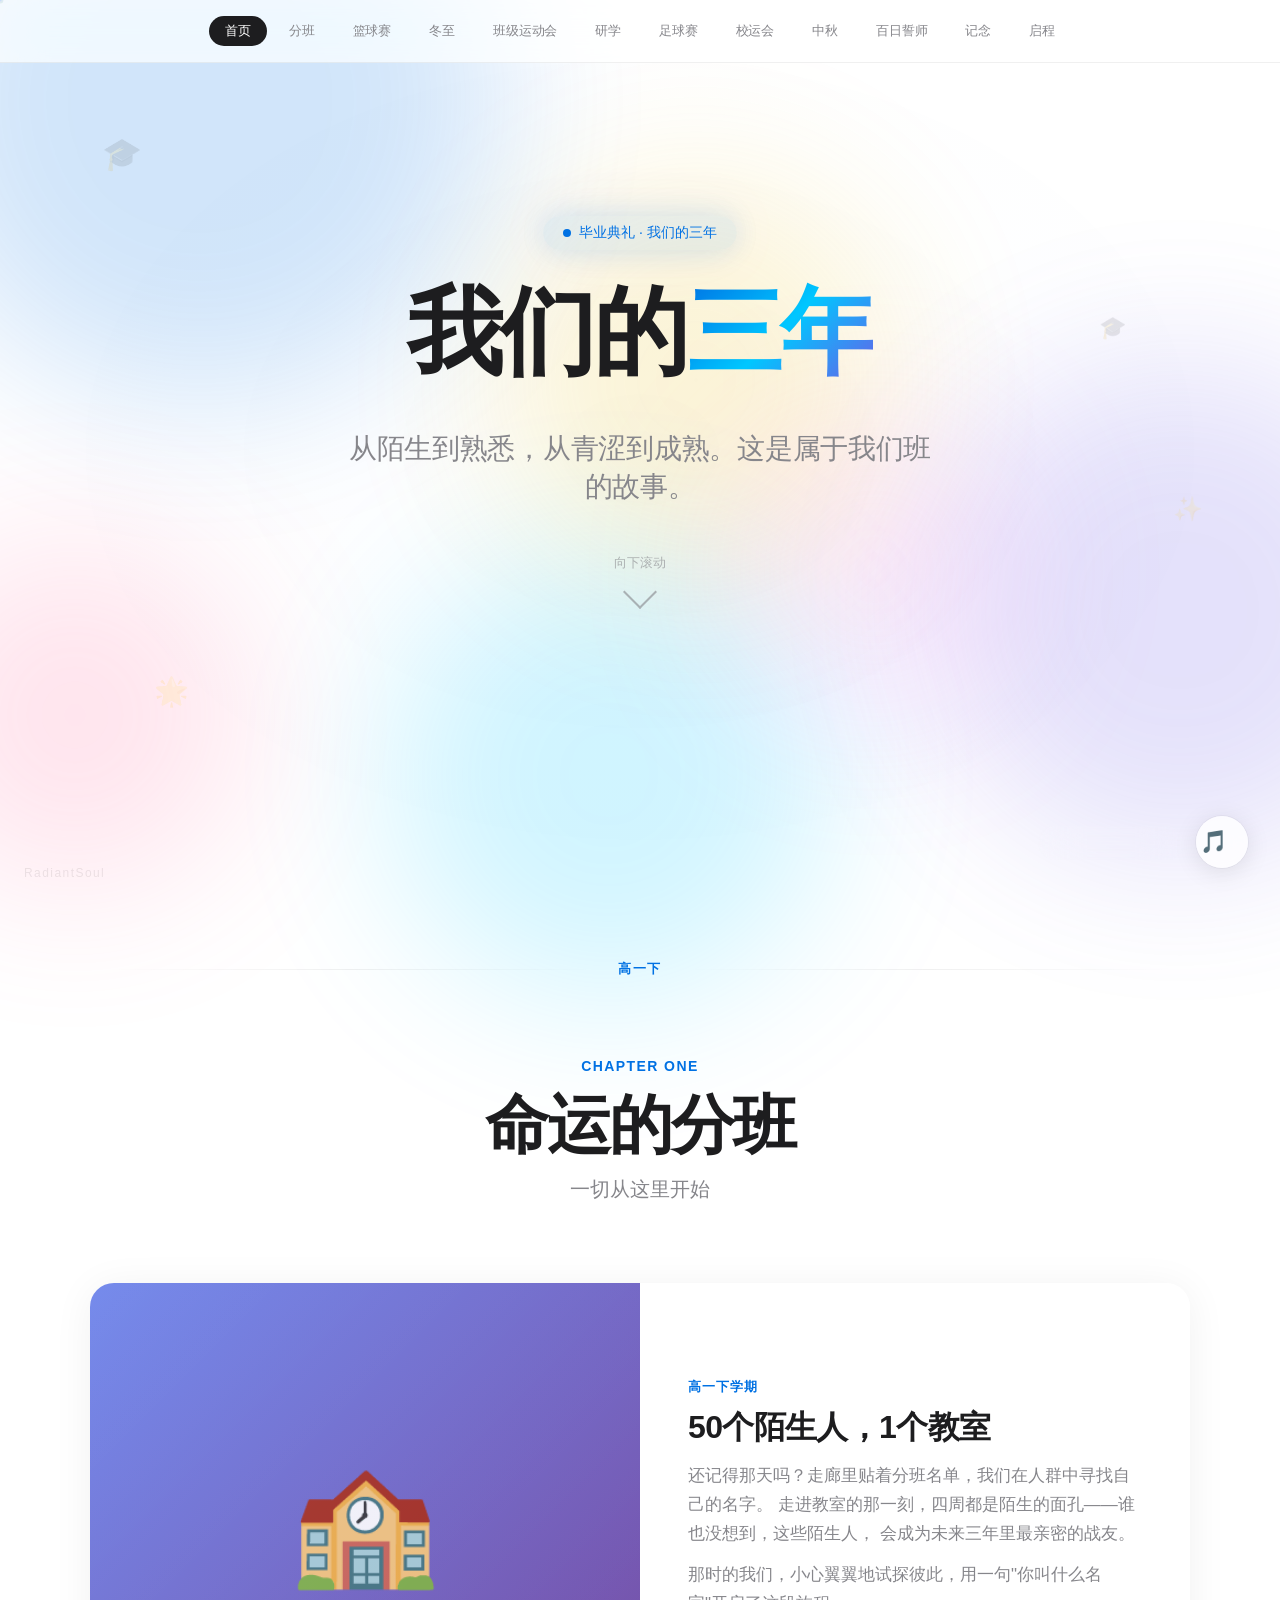
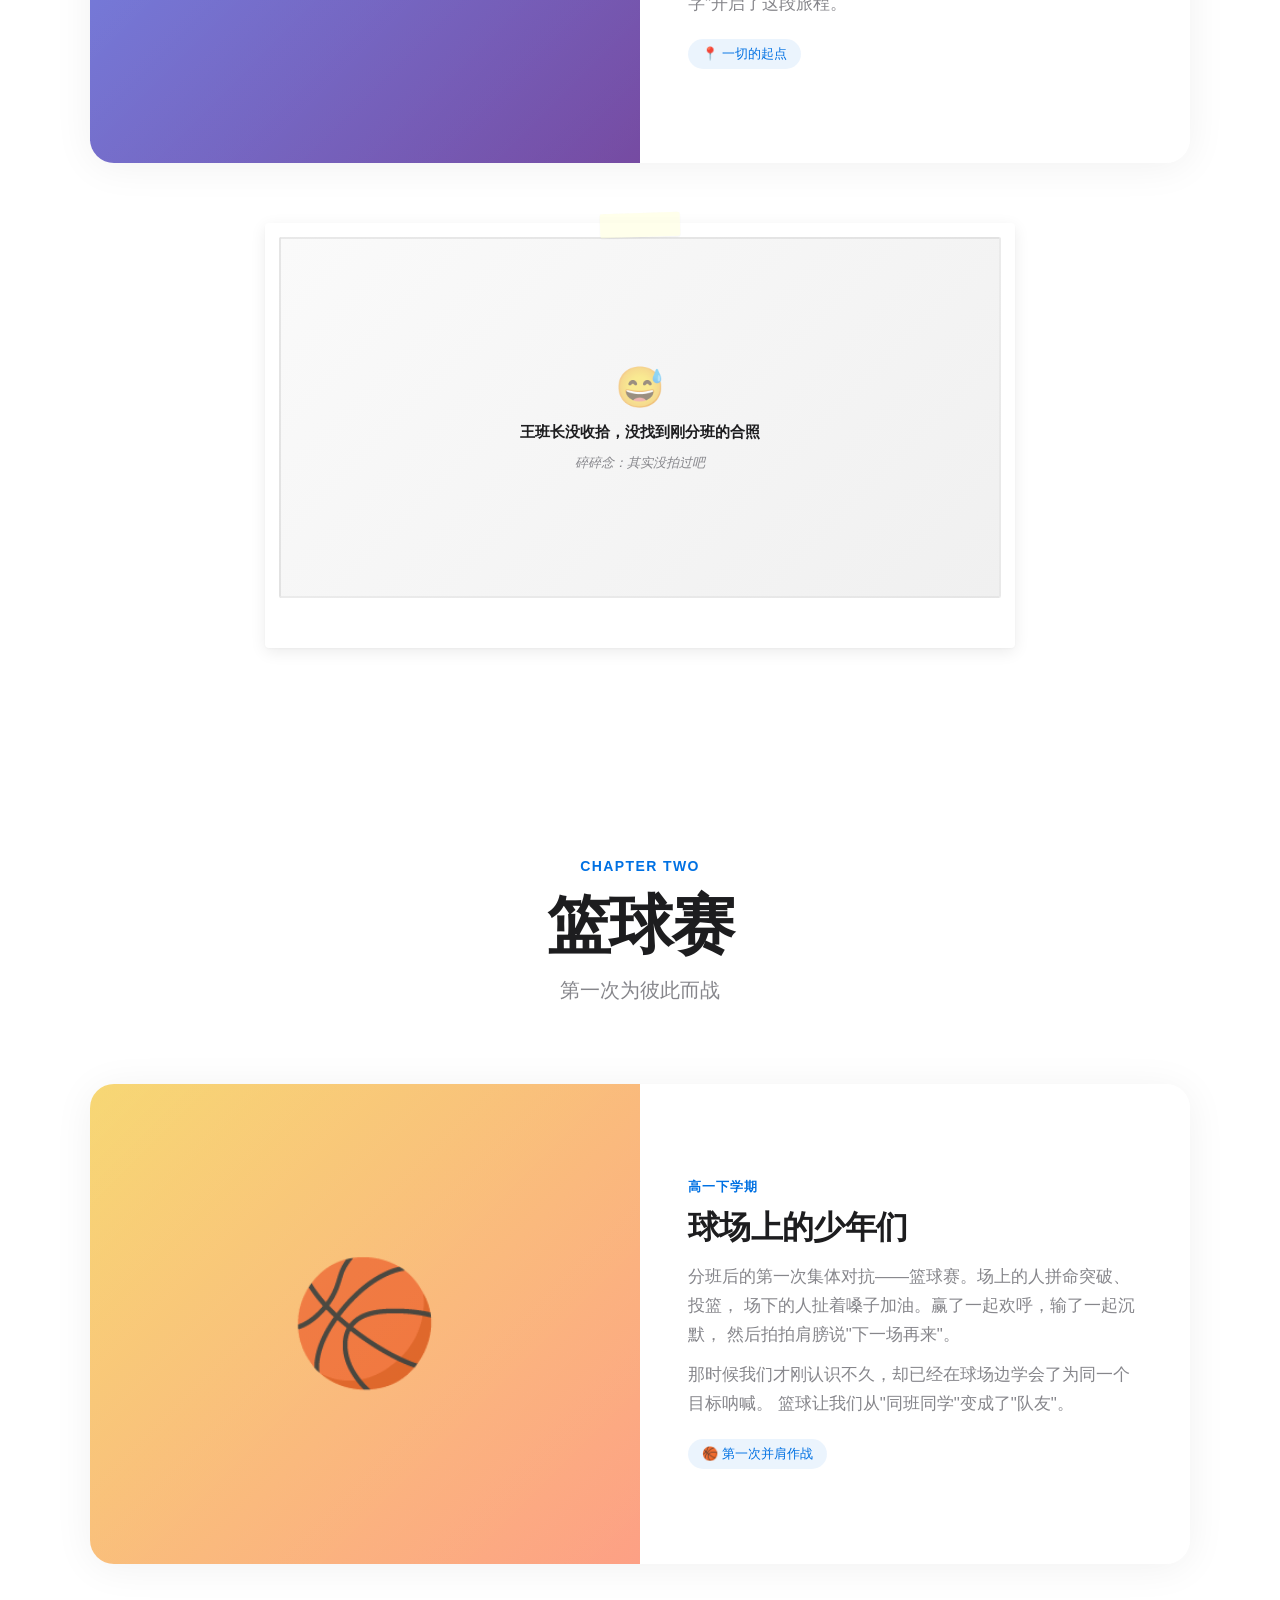
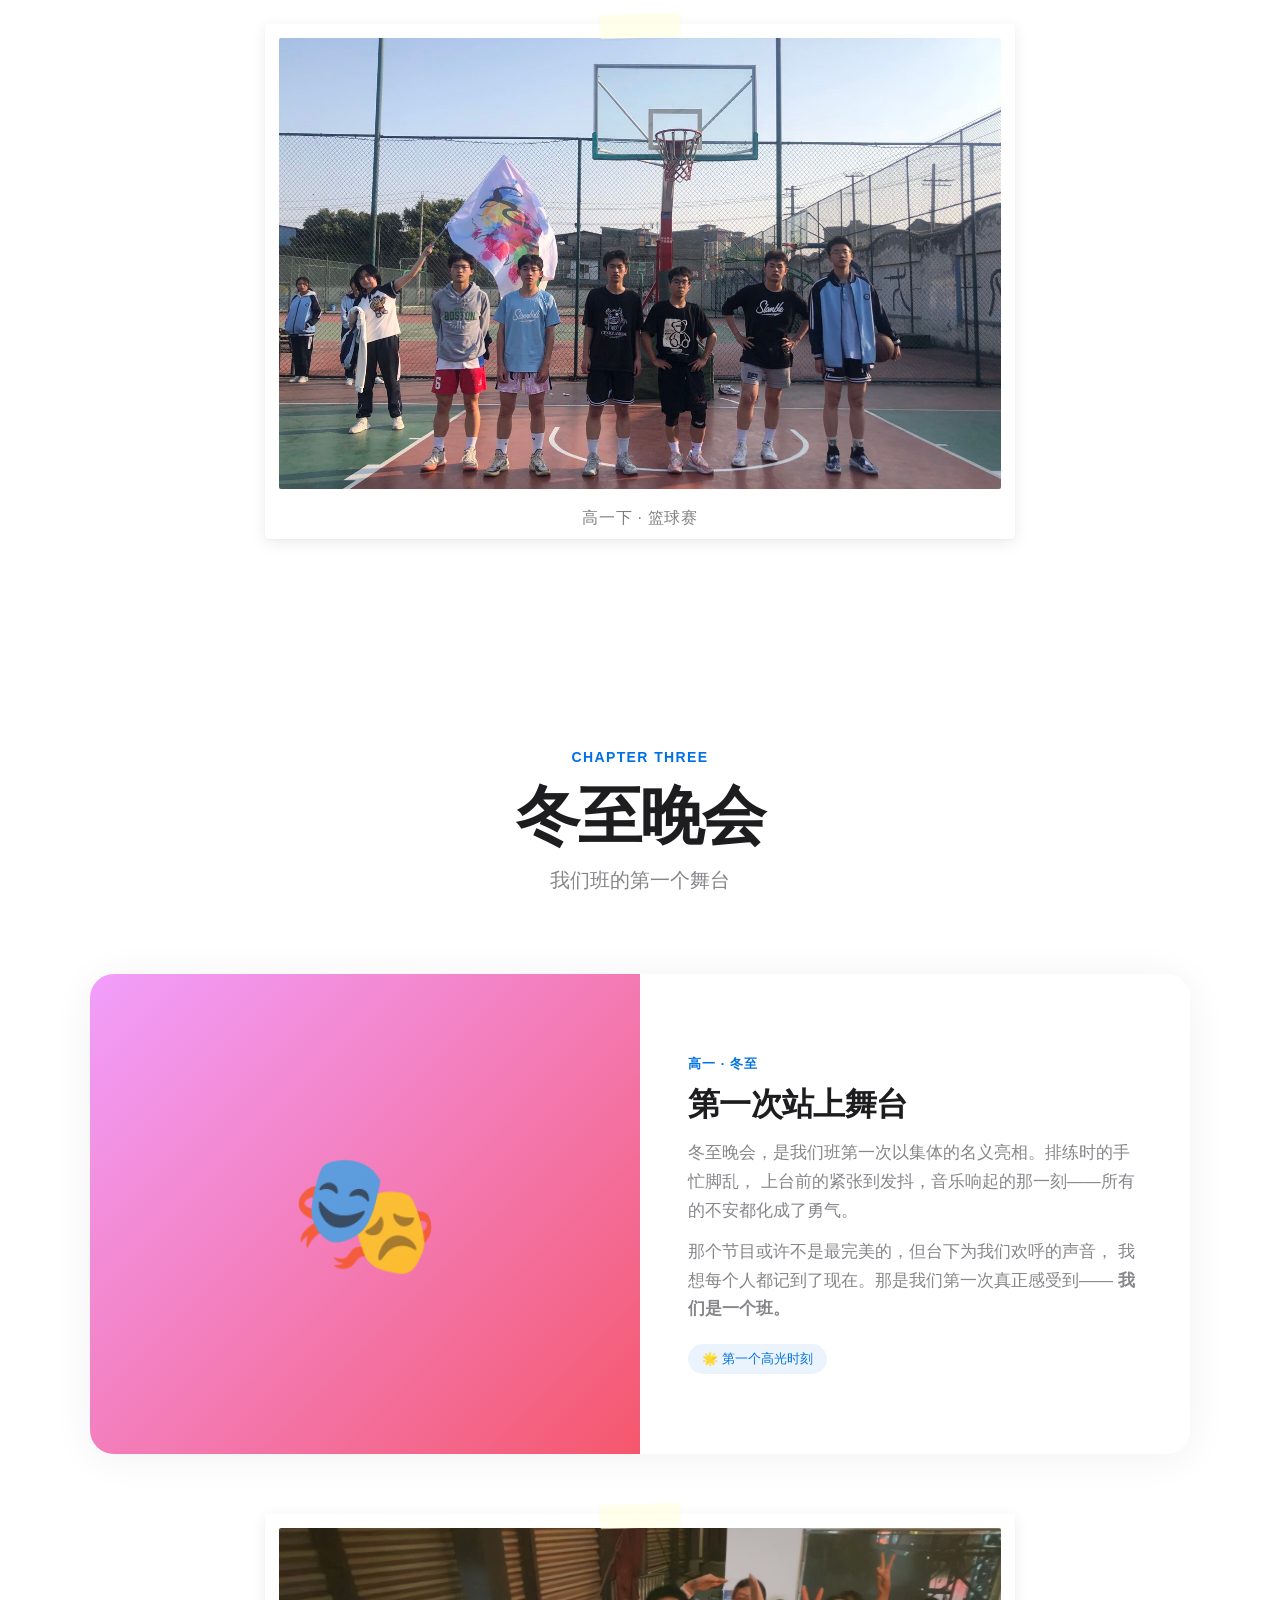
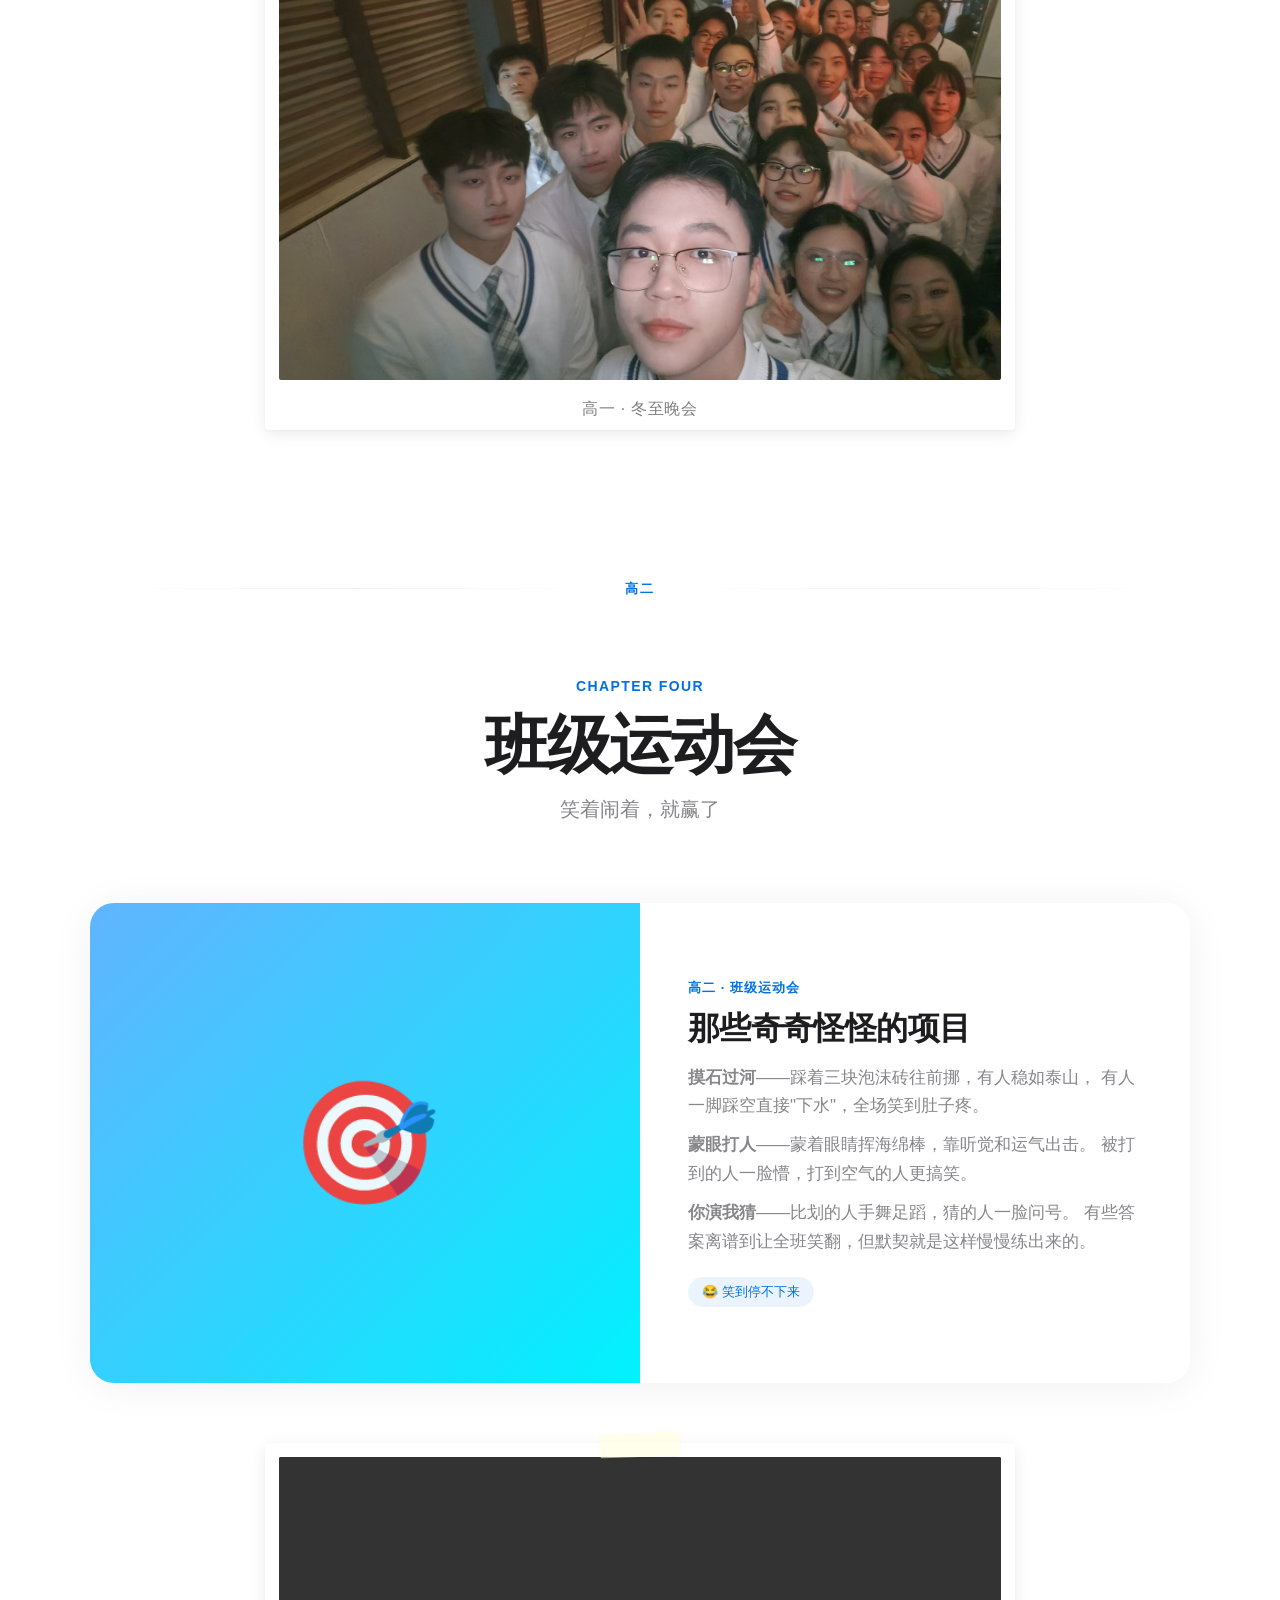
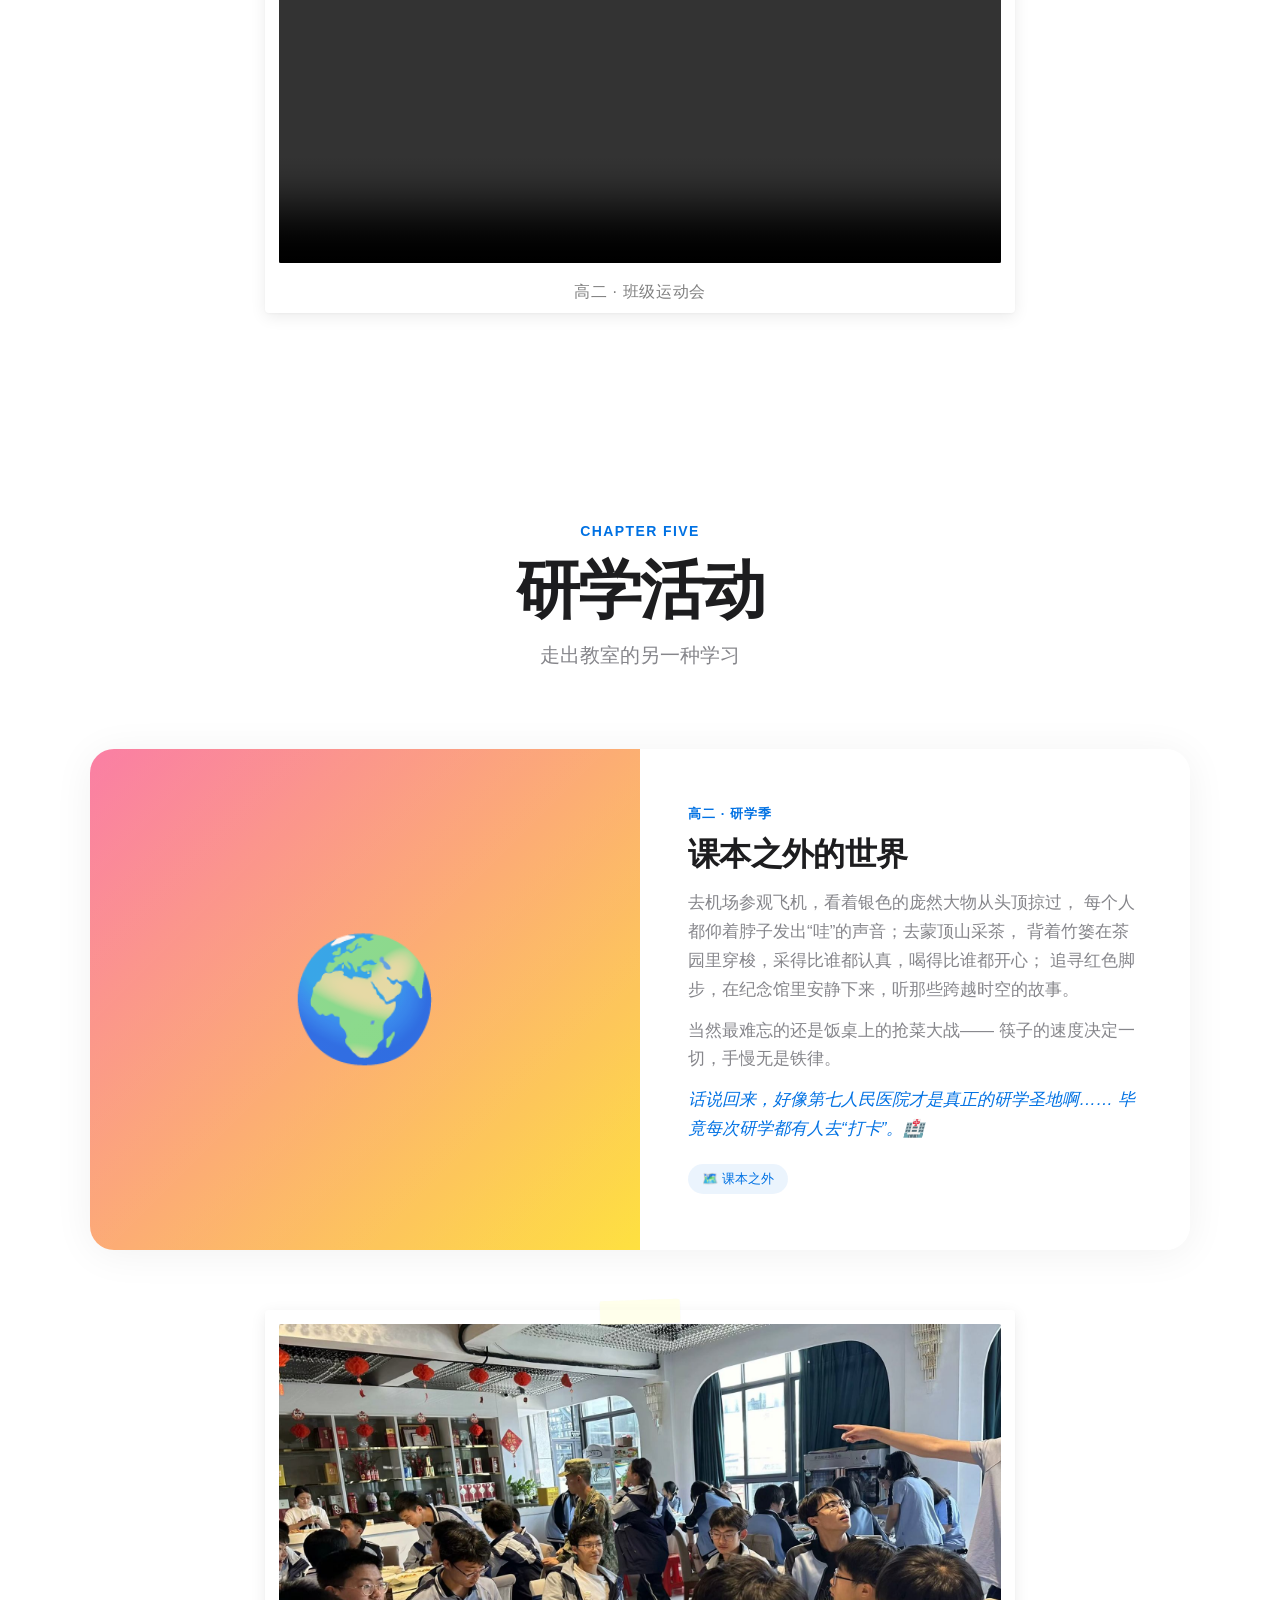
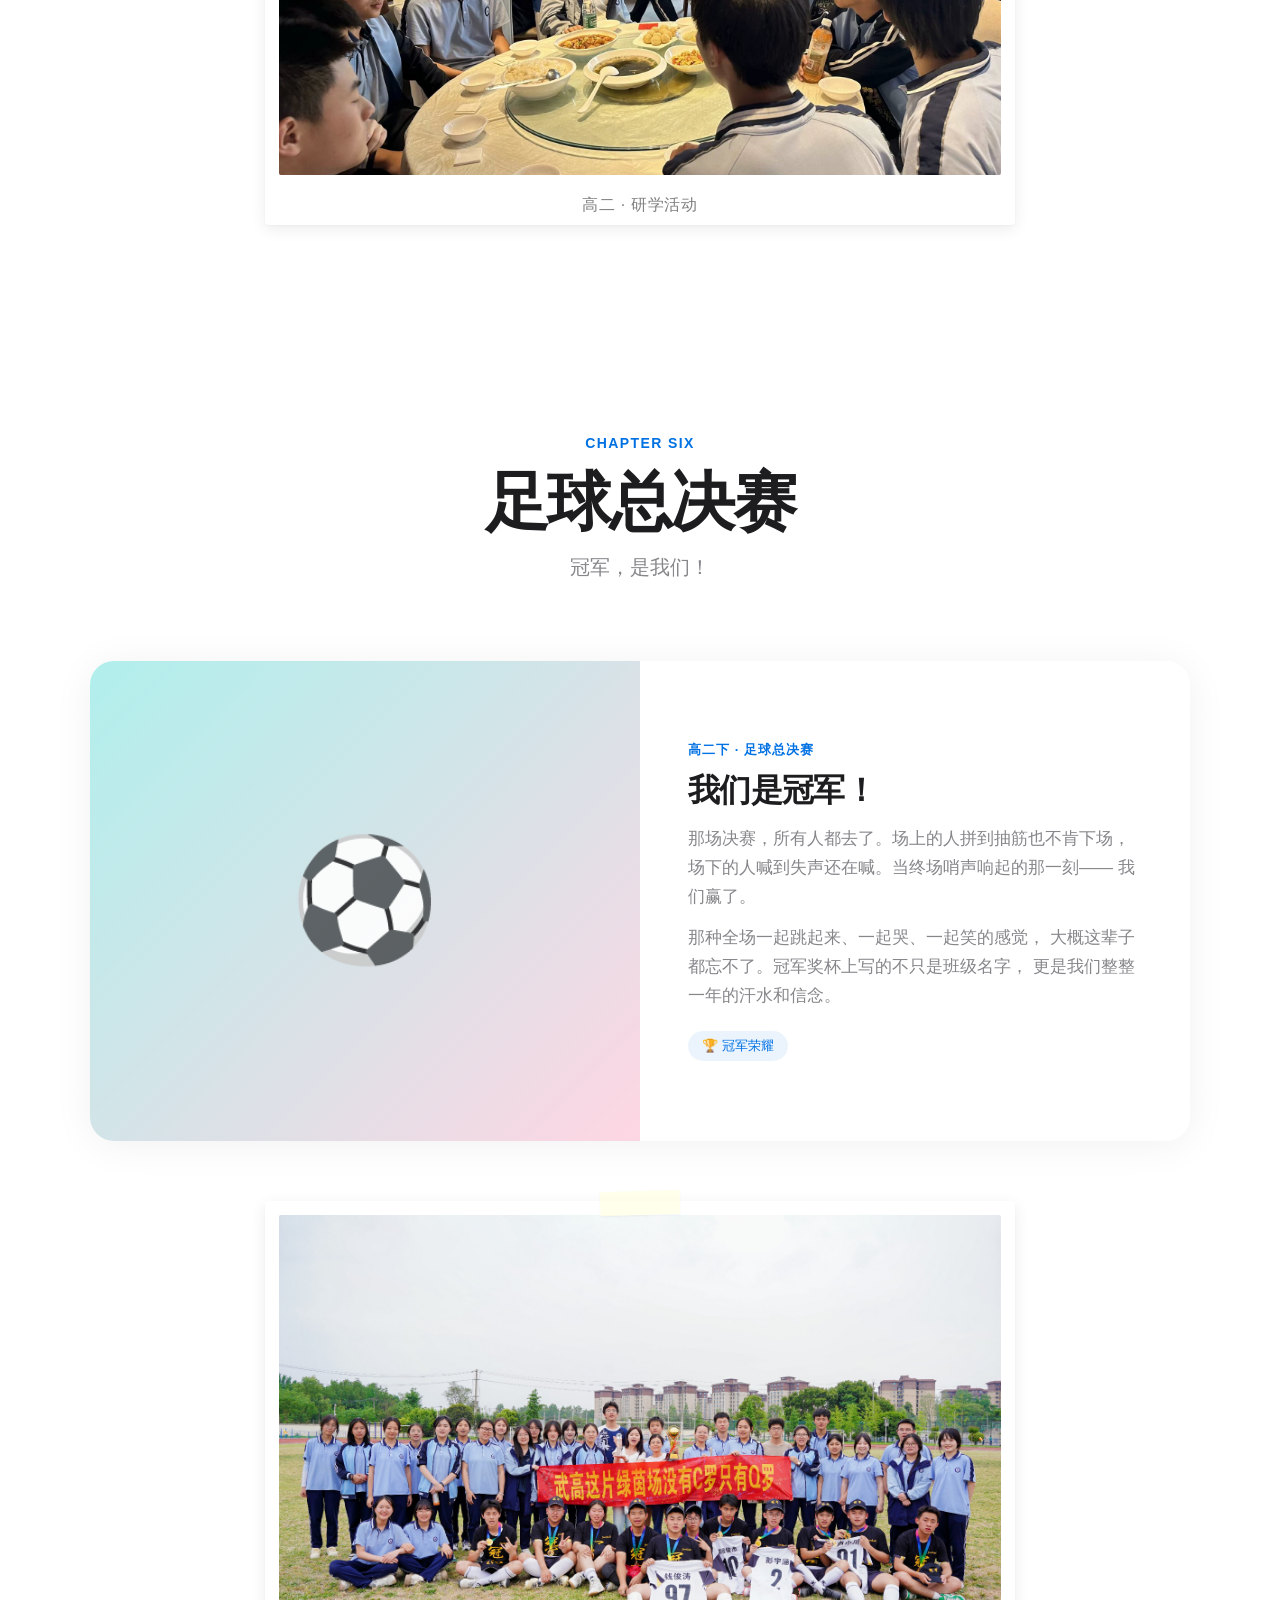
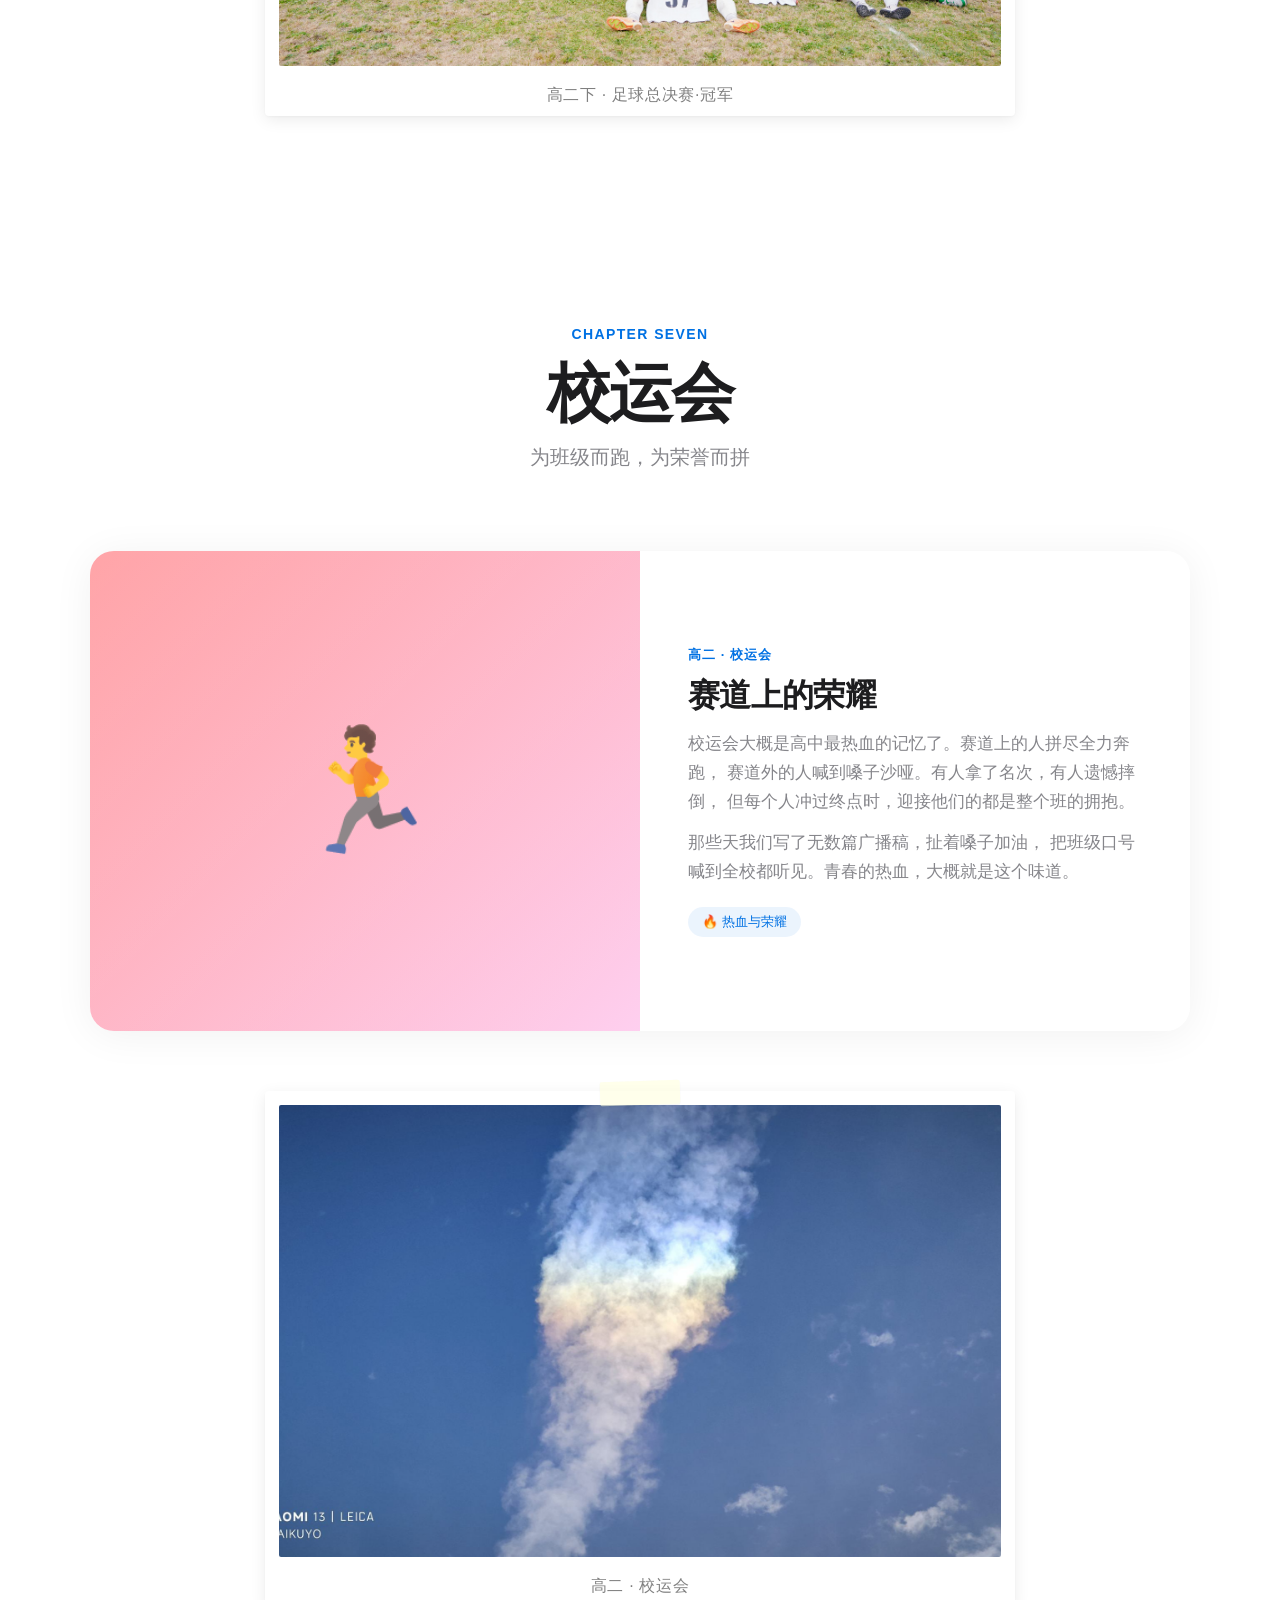
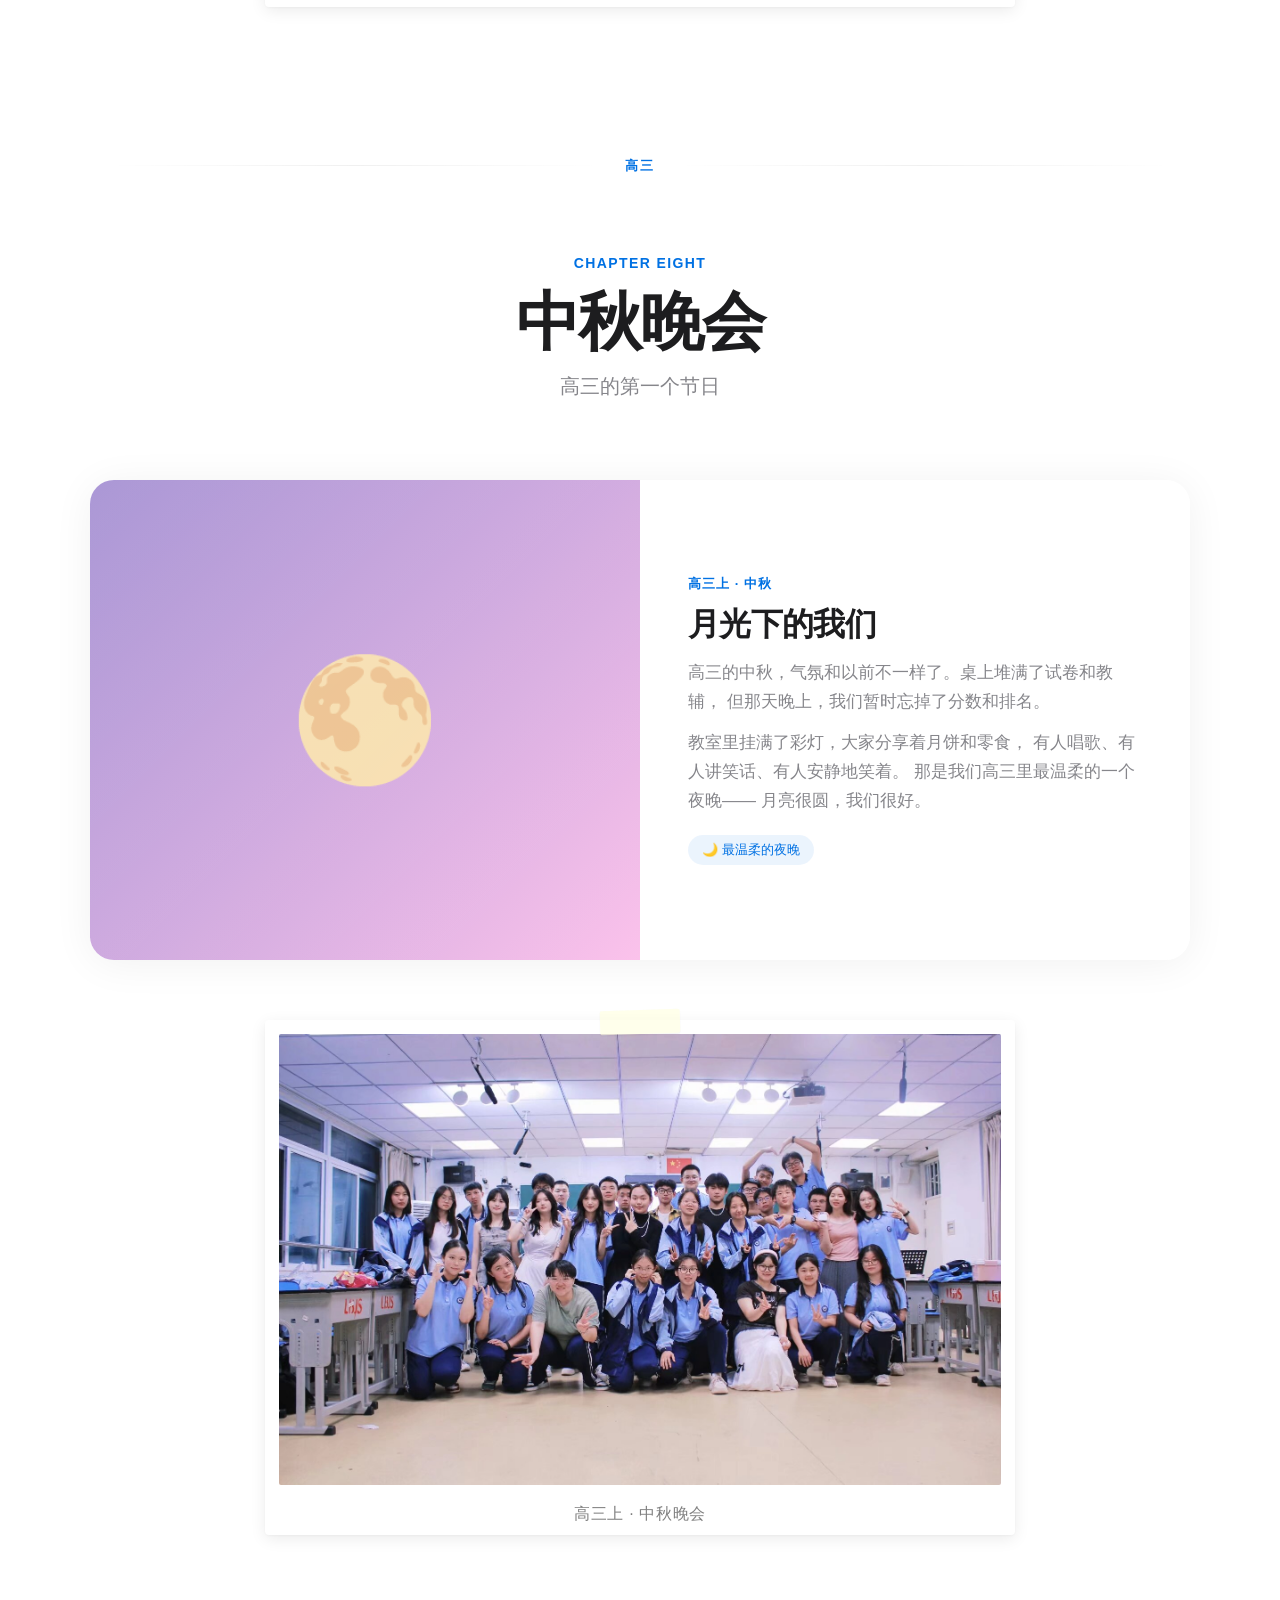
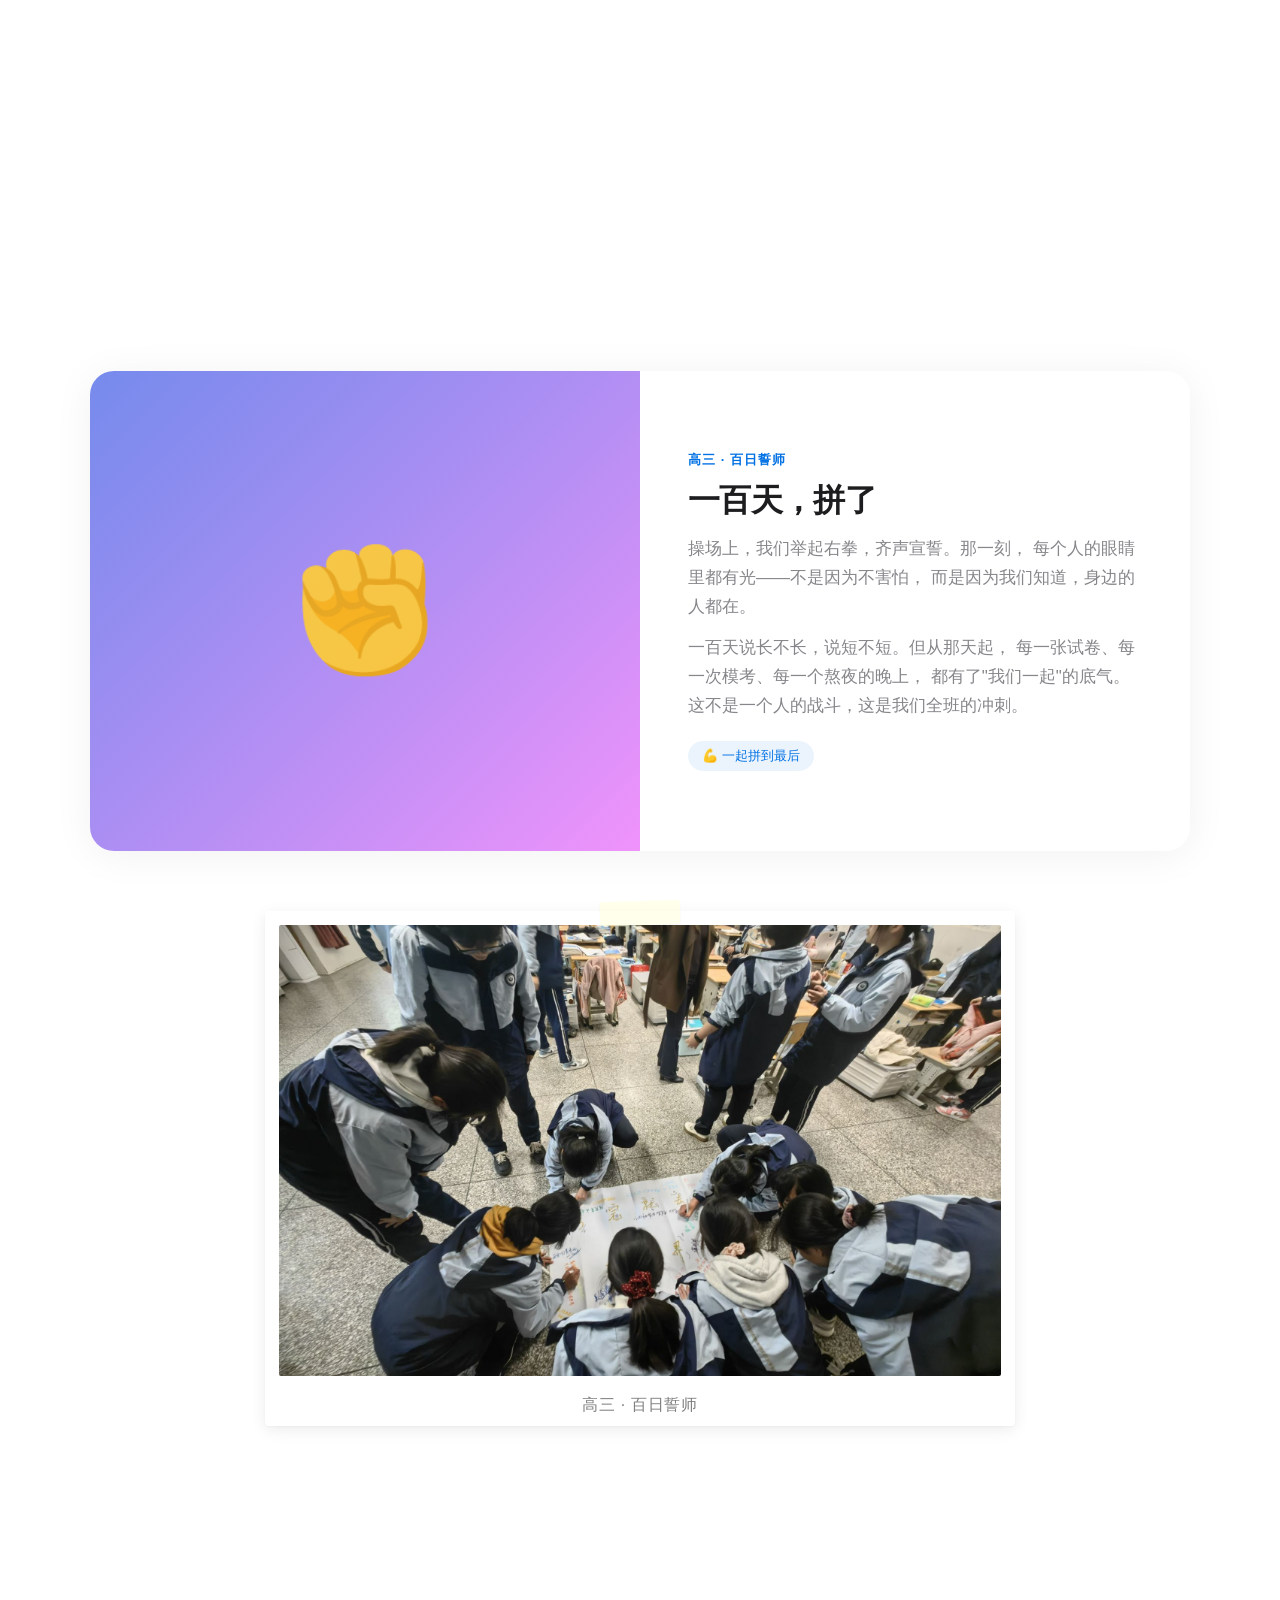
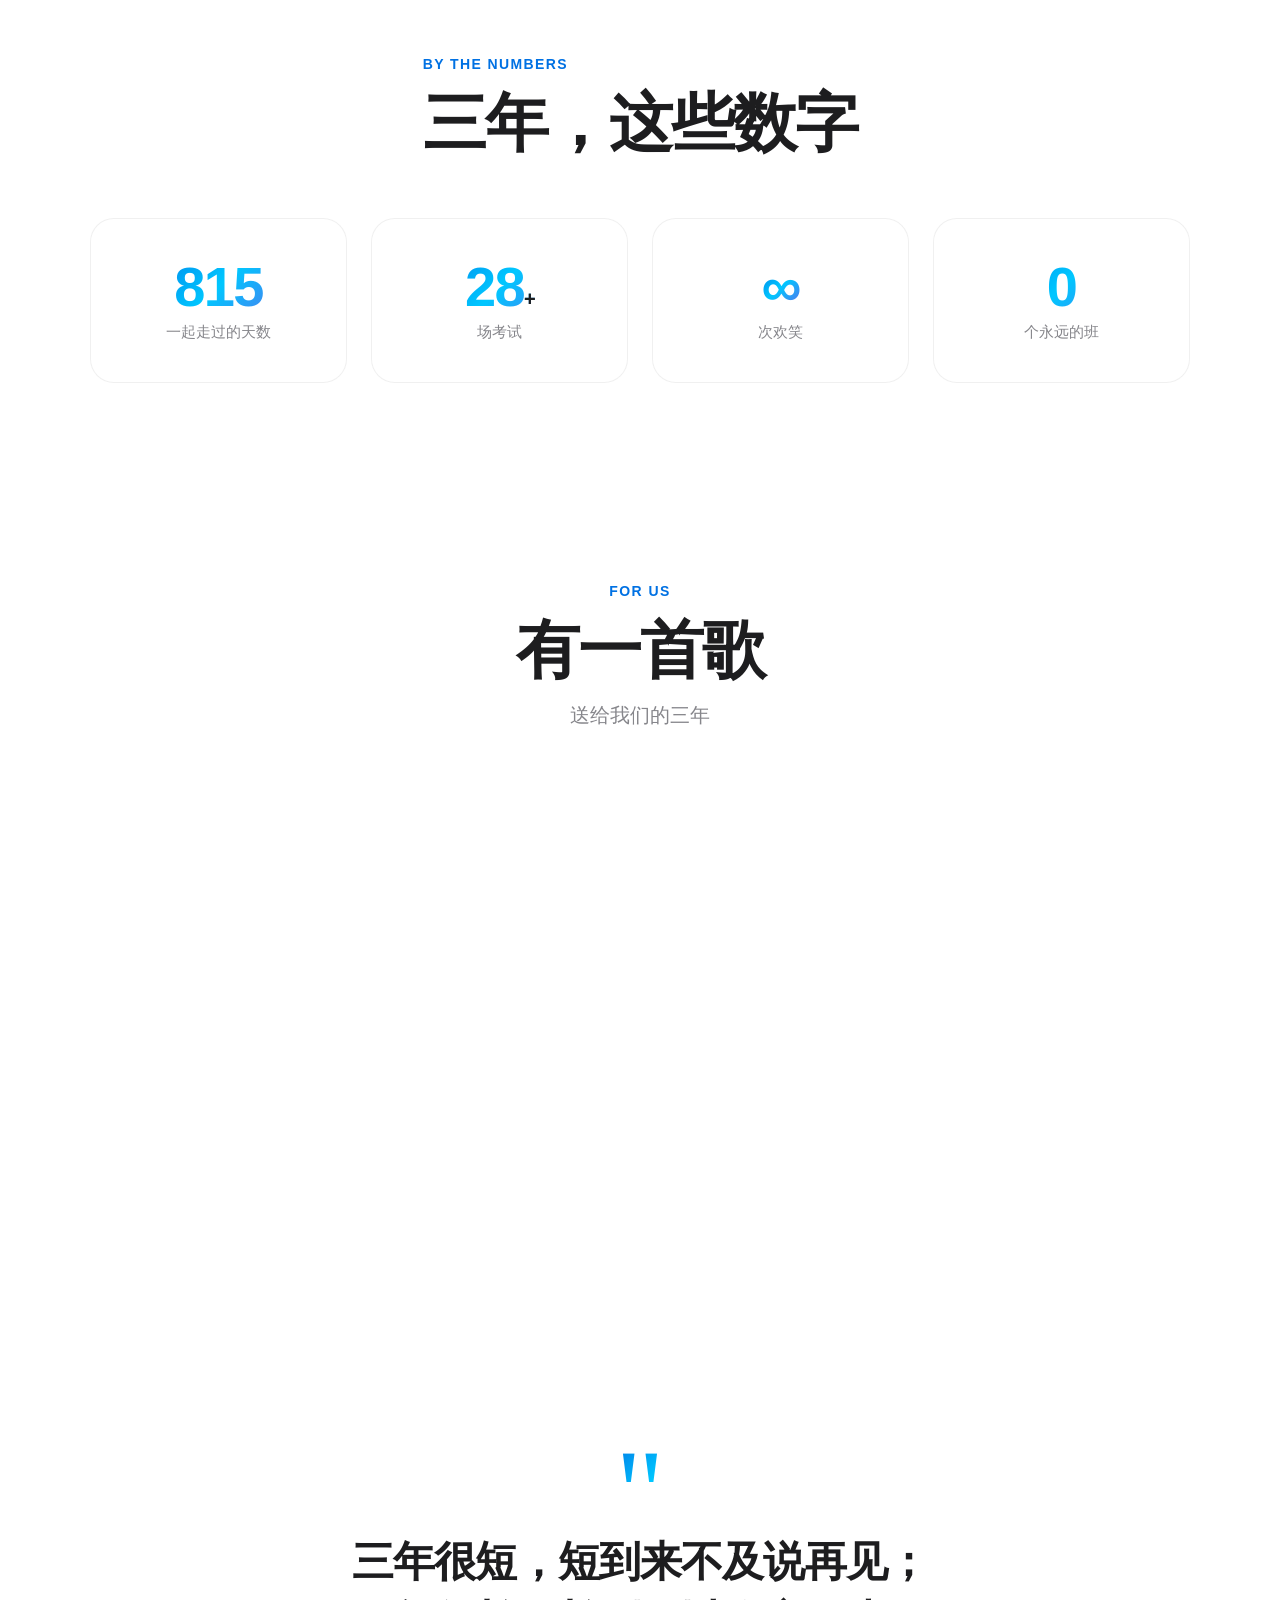
==== assets/archive/graduation-2026/index.html @ a5882ad7 "新增：2023级7班毕业纪念馆（Supabase 云端同步 · 全班在线编辑版）" ====
<!DOCTYPE html>
<html lang="zh-CN">
<head>
<meta charset="UTF-8">
<meta name="viewport" content="width=device-width, initial-scale=1.0">
<title>毕业典礼 · 我们的三年</title>
<style>
  /* 使用系统字体 */

  * { margin: 0; padding: 0; box-sizing: border-box; }

  :root {
    --white: #ffffff;
    --bg: #f5f5f7;
    --text-primary: #1d1d1f;
    --text-secondary: #86868b;
    --accent: #0071e3;
    --accent-gradient: linear-gradient(135deg, #0071e3 0%, #00c7ff 50%, #6c5ce7 100%);
    --card-bg: rgba(255,255,255,0.72);
    --card-border: rgba(0,0,0,0.06);
    --radius: 24px;
    --radius-sm: 16px;
  }

  html {
    scroll-behavior: smooth;
    scroll-snap-type: y proximity;
  }

  body {
    font-family: -apple-system, BlinkMacSystemFont, "PingFang SC", "Microsoft YaHei", "Noto Sans SC", sans-serif;
    background: var(--white);
    color: var(--text-primary);
    overflow-x: hidden;
    -webkit-font-smoothing: antialiased;
  }

  /* ── Background Canvas ── */
  #bg-canvas {
    position: fixed;
    top: 0; left: 0;
    width: 100%; height: 100%;
    z-index: 0;
    pointer-events: none;
  }

  /* ── Floating Orbs ── */
  .orb {
    position: fixed;
    border-radius: 50%;
    filter: blur(80px);
    opacity: 0.18;
    z-index: 0;
    pointer-events: none;
    animation: orbFloat 20s ease-in-out infinite alternate;
  }
  .orb-1 { width: 600px; height: 600px; background: #0071e3; top: -200px; left: -100px; animation-delay: 0s; }
  .orb-2 { width: 500px; height: 500px; background: #6c5ce7; top: 40%; right: -150px; animation-delay: -5s; animation-duration: 23s; }
  .orb-3 { width: 450px; height: 450px; background: #00c7ff; bottom: -100px; left: 30%; animation-delay: -10s; animation-duration: 25s; }
  .orb-4 { width: 350px; height: 350px; background: #ff6b9d; top: 60%; left: -100px; animation-delay: -15s; animation-duration: 22s; }
  .orb-5 { width: 400px; height: 400px; background: #f9ca24; top: 20%; right: 30%; animation-delay: -3s; animation-duration: 28s; }
  .orb-6 { width: 300px; height: 300px; background: #ff9ff3; bottom: 20%; right: 20%; animation-delay: -12s; animation-duration: 24s; }

  @keyframes orbFloat {
    0% { transform: translate(0, 0) scale(1) rotate(0deg); }
    25% { transform: translate(80px, -50px) scale(1.12) rotate(3deg); }
    50% { transform: translate(-40px, 60px) scale(0.93) rotate(-2deg); }
    75% { transform: translate(50px, -30px) scale(1.06) rotate(1deg); }
    100% { transform: translate(-20px, 40px) scale(0.98) rotate(-3deg); }
  }

  /* ── Navigation ── */
  .nav {
    position: fixed;
    top: 0; left: 0; right: 0;
    z-index: 1000;
    padding: 16px 24px;
    display: flex;
    justify-content: center;
    flex-wrap: wrap;
    gap: 6px;
    background: rgba(255,255,255,0.72);
    backdrop-filter: saturate(180%) blur(20px);
    -webkit-backdrop-filter: saturate(180%) blur(20px);
    border-bottom: 1px solid var(--card-border);
    transition: transform 0.4s cubic-bezier(0.4, 0, 0.2, 1);
  }
  .nav.hidden { transform: translateY(-100%); }
  .nav-pill {
    padding: 6px 16px;
    border-radius: 100px;
    font-size: 13px;
    font-weight: 500;
    color: var(--text-secondary);
    text-decoration: none;
    transition: all 0.3s ease;
    cursor: pointer;
    border: none;
    background: transparent;
    letter-spacing: -0.01em;
    white-space: nowrap;
  }
  .nav-pill:hover, .nav-pill.active {
    background: var(--text-primary);
    color: var(--white);
  }

  /* ── Sections ── */
  .section {
    min-height: 100vh;
    display: flex;
    flex-direction: column;
    align-items: center;
    justify-content: center;
    position: relative;
    z-index: 1;
    padding: 120px 40px 80px;
    scroll-snap-align: start;
  }

  /* ── Hero ── */
  .hero {
    text-align: center;
    padding-top: 0;
  }
  .hero-badge {
    display: inline-flex;
    align-items: center;
    gap: 8px;
    padding: 8px 20px;
    border-radius: 100px;
    background: rgba(0,113,227,0.08);
    color: var(--accent);
    font-size: 14px;
    font-weight: 500;
    margin-bottom: 32px;
    opacity: 0;
    transform: translateY(20px);
  }
  .hero-badge .dot {
    width: 8px; height: 8px;
    border-radius: 50%;
    background: var(--accent);
    animation: pulse 2s ease-in-out infinite;
  }
  @keyframes pulse {
    0%, 100% { opacity: 1; transform: scale(1); }
    50% { opacity: 0.5; transform: scale(0.8); }
  }
  .hero h1 {
    font-size: clamp(48px, 8vw, 96px);
    font-weight: 900;
    letter-spacing: -0.03em;
    line-height: 1.05;
    margin-bottom: 24px;
    opacity: 0;
    transform: translateY(40px);
  }
  .hero h1 .gradient-text {
    background: var(--accent-gradient);
    -webkit-background-clip: text;
    -webkit-text-fill-color: transparent;
    background-clip: text;
  }
  .hero-subtitle {
    font-size: clamp(18px, 2.5vw, 28px);
    color: var(--text-secondary);
    font-weight: 400;
    letter-spacing: -0.01em;
    max-width: 600px;
    margin: 0 auto 48px;
    opacity: 0;
    transform: translateY(30px);
  }
  .scroll-hint {
    display: flex;
    flex-direction: column;
    align-items: center;
    gap: 8px;
    color: var(--text-secondary);
    font-size: 13px;
    opacity: 0;
    animation: fadeInUp 1s ease 2s forwards;
  }
  .scroll-hint .arrow {
    width: 24px; height: 24px;
    border-right: 2px solid var(--text-secondary);
    border-bottom: 2px solid var(--text-secondary);
    transform: rotate(45deg);
    animation: bounce 2s ease-in-out infinite;
  }
  @keyframes bounce {
    0%, 100% { transform: rotate(45deg) translateY(0); }
    50% { transform: rotate(45deg) translateY(8px); }
  }
  @keyframes fadeInUp {
    from { opacity: 0; transform: translateY(20px); }
    to { opacity: 0.6; transform: translateY(0); }
  }

  /* ── Timeline Cards ── */
  .timeline-section {
    gap: 0;
    padding: 80px 20px;
    min-height: auto;
  }
  .timeline-section .section-header {
    text-align: center;
    margin-bottom: 80px;
  }
  .section-number {
    font-size: 14px;
    font-weight: 600;
    color: var(--accent);
    text-transform: uppercase;
    letter-spacing: 0.1em;
    margin-bottom: 16px;
    opacity: 0;
  }
  .section-title {
    font-size: clamp(36px, 5vw, 64px);
    font-weight: 900;
    letter-spacing: -0.03em;
    line-height: 1.1;
    opacity: 0;
    transform: translateY(30px);
  }
  .section-desc {
    font-size: 20px;
    color: var(--text-secondary);
    margin-top: 16px;
    font-weight: 400;
    opacity: 0;
    transform: translateY(20px);
  }

  /* ── Photo Frame (Polaroid Style) ── */
  .photo-frame {
    max-width: 750px;
    width: 100%;
    margin: 0 auto 50px;
    padding: 14px 14px 50px 14px;
    background: #fff;
    border-radius: 4px;
    position: relative;
    opacity: 0;
    box-shadow: 0 4px 16px rgba(0,0,0,0.08), 0 1px 3px rgba(0,0,0,0.04);
    transition: all 0.6s cubic-bezier(0.34, 1.56, 0.64, 1);
    cursor: pointer;
  }
  .photo-frame:nth-child(odd) { transform: translateY(40px) scale(0.94) rotate(-1.5deg); }
  .photo-frame:nth-child(even) { transform: translateY(40px) scale(0.94) rotate(1.5deg); }
  .photo-frame.visible {
    opacity: 1;
    transform: translateY(0) scale(1) rotate(0deg) !important;
  }
  .photo-frame:hover {
    transform: translateY(-6px) scale(1.02) rotate(0deg) !important;
    box-shadow: 0 16px 48px rgba(0,0,0,0.14), 0 2px 8px rgba(0,0,0,0.06);
  }
  /* Tape decoration */
  .photo-frame::before {
    content: '';
    position: absolute;
    top: -10px;
    left: 50%;
    transform: translateX(-50%) rotate(-2deg);
    width: 80px;
    height: 24px;
    background: rgba(255,255,220,0.7);
    border-radius: 2px;
    z-index: 2;
    box-shadow: 0 1px 2px rgba(0,0,0,0.06);
    opacity: 0.8;
  }
  .photo-frame:nth-child(even)::before {
    transform: translateX(-50%) rotate(3deg);
    width: 70px;
    left: 45%;
  }
  .photo-frame img {
    width: 100%;
    display: block;
    aspect-ratio: 16 / 10;
    object-fit: cover;
    border-radius: 2px;
    transition: transform 0.5s cubic-bezier(0.4, 0, 0.2, 1);
  }
  .photo-frame video {
    width: 100%;
    display: block;
    aspect-ratio: 16 / 9;
    object-fit: cover;
    border-radius: 2px;
    background: #000;
    transition: transform 0.5s cubic-bezier(0.4, 0, 0.2, 1);
  }
  .photo-frame:hover img,
  .photo-frame:hover video {
    transform: scale(1.01);
  }
  .photo-frame .photo-caption {
    position: absolute;
    bottom: 10px;
    left: 0; right: 0;
    text-align: center;
    padding: 6px 20px 0;
    color: #555;
    font-size: 16px;
    font-family: local("LXGW WenKai"), "KaiTi", "STKaiti", "Ma Shan Zheng", cursive;
    font-weight: 400;
    letter-spacing: 0.04em;
    opacity: 0.75;
    transition: all 0.3s ease;
    line-height: 1.3;
  }
  .photo-frame:hover .photo-caption {
    opacity: 1;
    color: #333;
  }
  .photo-placeholder {
    width: 100%;
    aspect-ratio: 16 / 10;
    background: linear-gradient(135deg, #fafafa 0%, #f0f0f0 100%);
    display: flex;
    flex-direction: column;
    align-items: center;
    justify-content: center;
    gap: 12px;
    color: var(--text-secondary);
    font-size: 14px;
    font-weight: 500;
    border: 2px dashed rgba(0,0,0,0.1);
    border-radius: 2px;
    transition: all 0.3s ease;
  }
  .photo-placeholder .placeholder-icon {
    font-size: 40px;
    opacity: 0.5;
  }
  .photo-placeholder:hover {
    border-color: var(--accent);
    color: var(--accent);
    background: linear-gradient(135deg, rgba(0,113,227,0.03) 0%, rgba(0,113,227,0.06) 100%);
  }

  /* ── Year Divider ── */
  .year-divider {
    display: flex;
    align-items: center;
    gap: 24px;
    max-width: 1100px;
    width: 100%;
    margin: 20px auto 0;
    padding: 0 20px;
  }
  .year-divider .line {
    flex: 1;
    height: 1px;
    background: linear-gradient(90deg, transparent, var(--card-border), transparent);
  }
  .year-divider .year-label {
    font-size: 13px;
    font-weight: 600;
    color: var(--accent);
    letter-spacing: 0.15em;
    text-transform: uppercase;
    white-space: nowrap;
    opacity: 0;
  }
  .year-divider .year-label.visible { opacity: 1; transition: opacity 0.8s ease; }

  /* ── Memory Card ── */
  .memory-card {
    max-width: 1100px;
    width: 100%;
    margin: 0 auto 60px;
    border-radius: var(--radius);
    overflow: hidden;
    display: grid;
    grid-template-columns: 1fr 1fr;
    min-height: 480px;
    opacity: 0;
    transform: translateY(60px) scale(0.96);
    transition: transform 0.5s cubic-bezier(0.4, 0, 0.2, 1), box-shadow 0.5s ease;
    box-shadow: 0 4px 40px rgba(0,0,0,0.06);
    position: relative;
  }
  .memory-card:hover {
    transform: translateY(-4px) scale(1);
    box-shadow: 0 20px 80px rgba(0,0,0,0.1);
  }
  .memory-card.visible {
    opacity: 1;
    transform: translateY(0) scale(1);
  }

  .card-visual {
    position: relative;
    overflow: hidden;
    display: flex;
    align-items: center;
    justify-content: center;
    min-height: 480px;
  }
  .card-visual .card-emoji {
    font-size: 120px;
    opacity: 0.9;
    transition: transform 0.6s cubic-bezier(0.4, 0, 0.2, 1);
  }
  .memory-card:hover .card-emoji {
    transform: scale(1.1) rotate(-5deg);
  }
  .card-visual::after {
    content: '';
    position: absolute;
    inset: 0;
    background: linear-gradient(135deg, rgba(255,255,255,0.1), transparent);
  }

  /* Card color themes */
  .card-theme-blue { background: linear-gradient(135deg, #667eea 0%, #764ba2 100%); }
  .card-theme-warm { background: linear-gradient(135deg, #f093fb 0%, #f5576c 100%); }
  .card-theme-green { background: linear-gradient(135deg, #4facfe 0%, #00f2fe 100%); }
  .card-theme-gold { background: linear-gradient(135deg, #fa709a 0%, #fee140 100%); }
  .card-theme-orange { background: linear-gradient(135deg, #f6d365 0%, #fda085 100%); }
  .card-theme-teal { background: linear-gradient(135deg, #a8edea 0%, #fed6e3 100%); }
  .card-theme-violet { background: linear-gradient(135deg, #a18cd1 0%, #fbc2eb 100%); }
  .card-theme-red { background: linear-gradient(135deg, #ff9a9e 0%, #fecfef 100%); }
  .card-theme-indigo { background: linear-gradient(135deg, #667eea 0%, #f093fb 100%); }

  .card-content {
    padding: 56px 48px;
    display: flex;
    flex-direction: column;
    justify-content: center;
    background: var(--card-bg);
    backdrop-filter: blur(20px);
    -webkit-backdrop-filter: blur(20px);
  }
  .card-date {
    font-size: 13px;
    font-weight: 600;
    color: var(--accent);
    text-transform: uppercase;
    letter-spacing: 0.08em;
    margin-bottom: 12px;
  }
  .card-title {
    font-size: 32px;
    font-weight: 800;
    letter-spacing: -0.02em;
    margin-bottom: 16px;
    line-height: 1.2;
  }
  .card-text {
    font-size: 17px;
    line-height: 1.7;
    color: var(--text-secondary);
    font-weight: 400;
  }
  .card-tag {
    display: inline-flex;
    padding: 6px 14px;
    border-radius: 100px;
    background: rgba(0,113,227,0.08);
    color: var(--accent);
    font-size: 13px;
    font-weight: 500;
    margin-top: 20px;
    width: fit-content;
  }

  /* ── Lyrics Section ── */
  .lyrics-section {
    min-height: auto;
    padding: 100px 40px;
    text-align: center;
  }
  .lyrics-trigger {
    display: inline-flex;
    flex-direction: column;
    align-items: center;
    gap: 20px;
    cursor: pointer;
    padding: 60px 80px;
    border-radius: var(--radius);
    background: var(--card-bg);
    backdrop-filter: blur(20px);
    -webkit-backdrop-filter: blur(20px);
    border: 1px solid var(--card-border);
    box-shadow: 0 4px 40px rgba(0,0,0,0.06);
    transition: all 0.5s cubic-bezier(0.4, 0, 0.2, 1);
    opacity: 0;
    transform: translateY(40px);
    position: relative;
    overflow: hidden;
  }
  .lyrics-trigger.visible {
    opacity: 1;
    transform: translateY(0);
  }
  .lyrics-trigger:hover {
    transform: translateY(-8px) scale(1.02);
    box-shadow: 0 24px 80px rgba(0,0,0,0.12);
  }
  .lyrics-trigger::before {
    content: '';
    position: absolute;
    top: -50%; left: -50%;
    width: 200%; height: 200%;
    background: conic-gradient(from 0deg, transparent, rgba(0,113,227,0.04), transparent, rgba(108,92,231,0.04), transparent);
    animation: lyricsGlow 6s linear infinite;
  }
  @keyframes lyricsGlow {
    from { transform: rotate(0deg); }
    to { transform: rotate(360deg); }
  }
  .lyrics-trigger .icon-wrap {
    width: 80px; height: 80px;
    border-radius: 50%;
    background: var(--accent-gradient);
    display: flex;
    align-items: center;
    justify-content: center;
    position: relative;
    z-index: 1;
    transition: transform 0.4s cubic-bezier(0.4, 0, 0.2, 1);
  }
  .lyrics-trigger:hover .icon-wrap {
    transform: scale(1.1);
  }
  .lyrics-trigger .icon-wrap span {
    line-height: 1;
  }
  .lyrics-trigger .pulse-ring {
    position: absolute;
    width: 80px; height: 80px;
    border-radius: 50%;
    border: 2px solid rgba(0,113,227,0.2);
    animation: pulseRing 2s ease-out infinite;
  }
  @keyframes pulseRing {
    0% { transform: scale(1); opacity: 1; }
    100% { transform: scale(1.8); opacity: 0; }
  }
  .lyrics-trigger .trigger-title {
    font-size: 22px;
    font-weight: 700;
    letter-spacing: -0.01em;
    position: relative;
    z-index: 1;
  }
  .lyrics-trigger .trigger-sub {
    font-size: 15px;
    color: var(--text-secondary);
    position: relative;
    z-index: 1;
  }

  /* ── Lyrics Modal ── */
  .lyrics-overlay {
    position: fixed;
    inset: 0;
    z-index: 2000;
    background: rgba(0,0,0,0.4);
    backdrop-filter: blur(30px);
    -webkit-backdrop-filter: blur(30px);
    display: flex;
    align-items: center;
    justify-content: center;
    opacity: 0;
    pointer-events: none;
    transition: opacity 0.5s cubic-bezier(0.4, 0, 0.2, 1);
  }
  .lyrics-overlay.open {
    opacity: 1;
    pointer-events: auto;
  }
  .lyrics-modal {
    width: 90%;
    max-width: 680px;
    max-height: 85vh;
    background: rgba(255,255,255,0.92);
    backdrop-filter: saturate(180%) blur(40px);
    -webkit-backdrop-filter: saturate(180%) blur(40px);
    border-radius: var(--radius);
    border: 1px solid rgba(255,255,255,0.5);
    box-shadow: 0 40px 120px rgba(0,0,0,0.2);
    overflow-y: auto;
    transform: translateY(60px) scale(0.92);
    transition: transform 0.5s cubic-bezier(0.4, 0, 0.2, 1);
    position: relative;
  }
  .lyrics-overlay.open .lyrics-modal {
    transform: translateY(0) scale(1);
  }
  .lyrics-modal::-webkit-scrollbar { width: 6px; }
  .lyrics-modal::-webkit-scrollbar-track { background: transparent; }
  .lyrics-modal::-webkit-scrollbar-thumb { background: rgba(0,0,0,0.12); border-radius: 3px; }
  .lyrics-header {
    position: sticky;
    top: 0;
    padding: 32px 40px 24px;
    background: rgba(255,255,255,0.8);
    backdrop-filter: blur(20px);
    -webkit-backdrop-filter: blur(20px);
    border-bottom: 1px solid var(--card-border);
    display: flex;
    align-items: center;
    justify-content: space-between;
    z-index: 1;
  }
  .lyrics-header .song-info {
    display: flex;
    flex-direction: column;
    gap: 4px;
  }
  .lyrics-header .song-name {
    font-size: 24px;
    font-weight: 800;
    letter-spacing: -0.02em;
    background: var(--accent-gradient);
    -webkit-background-clip: text;
    -webkit-text-fill-color: transparent;
    background-clip: text;
  }
  .lyrics-header .song-artist {
    font-size: 14px;
    color: var(--text-secondary);
    font-weight: 500;
  }
  .lyrics-close {
    width: 40px; height: 40px;
    border-radius: 50%;
    border: none;
    background: rgba(0,0,0,0.06);
    color: var(--text-primary);
    font-size: 20px;
    cursor: pointer;
    display: flex;
    align-items: center;
    justify-content: center;
    transition: all 0.3s ease;
    flex-shrink: 0;
  }
  .lyrics-close:hover {
    background: rgba(0,0,0,0.12);
    transform: rotate(90deg);
  }
  .lyrics-body {
    padding: 40px 48px 48px;
  }
  .lyrics-body .lyric-line {
    font-size: 18px;
    line-height: 2.2;
    color: var(--text-primary);
    font-weight: 400;
    opacity: 0;
    transform: translateY(12px);
    transition: all 0.5s cubic-bezier(0.4, 0, 0.2, 1);
    letter-spacing: 0.02em;
  }
  .lyrics-overlay.open .lyric-line {
    opacity: 1;
    transform: translateY(0);
  }
  .lyrics-body .lyric-line.highlight {
    color: var(--accent);
    font-weight: 600;
    font-size: 20px;
  }
  .lyrics-body .lyric-gap {
    height: 20px;
  }
  .lyrics-body .lyric-section-label {
    font-size: 12px;
    font-weight: 600;
    color: var(--accent);
    text-transform: uppercase;
    letter-spacing: 0.15em;
    margin-bottom: 8px;
    margin-top: 24px;
    opacity: 0.6;
  }

  /* ── Stats Grid ── */
  .stats-section {
    min-height: auto;
    padding: 100px 40px;
  }
  .stats-grid {
    display: grid;
    grid-template-columns: repeat(4, 1fr);
    gap: 24px;
    max-width: 1100px;
    width: 100%;
    margin-top: 60px;
  }
  .stat-card {
    background: var(--card-bg);
    backdrop-filter: blur(20px);
    border: 1px solid var(--card-border);
    border-radius: var(--radius);
    padding: 40px 32px;
    text-align: center;
    opacity: 0;
    transform: translateY(40px);
    transition: all 0.5s cubic-bezier(0.4, 0, 0.2, 1);
  }
  .stat-card.visible {
    opacity: 1;
    transform: translateY(0);
  }
  .stat-card:hover {
    transform: translateY(-8px);
    box-shadow: 0 20px 60px rgba(0,0,0,0.08);
  }
  .stat-number {
    font-size: 56px;
    font-weight: 900;
    letter-spacing: -0.03em;
    background: var(--accent-gradient);
    -webkit-background-clip: text;
    -webkit-text-fill-color: transparent;
    background-clip: text;
    line-height: 1;
    margin-bottom: 8px;
  }
  .stat-unit {
    font-size: 20px;
    font-weight: 600;
    -webkit-text-fill-color: var(--text-primary);
  }
  .stat-label {
    font-size: 15px;
    color: var(--text-secondary);
    font-weight: 500;
  }

  /* ── Quote Section ── */
  .quote-section {
    text-align: center;
    padding: 120px 40px;
  }
  .quote-mark {
    font-size: 120px;
    line-height: 1;
    background: var(--accent-gradient);
    -webkit-background-clip: text;
    -webkit-text-fill-color: transparent;
    opacity: 0.3;
    font-family: Georgia, serif;
  }
  .quote-text {
    font-size: clamp(24px, 3.5vw, 42px);
    font-weight: 700;
    letter-spacing: -0.02em;
    line-height: 1.4;
    max-width: 800px;
    margin: -20px auto 32px;
    opacity: 0;
    transform: translateY(30px);
  }
  .quote-author {
    font-size: 18px;
    color: var(--text-secondary);
    font-weight: 500;
    opacity: 0;
    transform: translateY(20px);
  }

  /* ── Closing ── */
  .closing {
    text-align: center;
    padding-bottom: 120px;
  }
  .closing h2 {
    font-size: clamp(40px, 6vw, 80px);
    font-weight: 900;
    letter-spacing: -0.03em;
    line-height: 1.1;
    margin-bottom: 24px;
    opacity: 0;
    transform: translateY(40px);
  }
  .closing-text {
    font-size: 20px;
    color: var(--text-secondary);
    max-width: 600px;
    margin: 0 auto 24px;
    line-height: 1.6;
    opacity: 0;
    transform: translateY(20px);
  }
  .closing-quote {
    font-size: clamp(20px, 3vw, 30px);
    font-weight: 700;
    letter-spacing: -0.01em;
    line-height: 1.5;
    max-width: 600px;
    margin: 0 auto 48px;
    opacity: 0;
    transform: translateY(20px);
    background: var(--accent-gradient);
    -webkit-background-clip: text;
    -webkit-text-fill-color: transparent;
    background-clip: text;
  }
  .year-badge {
    display: inline-flex;
    padding: 16px 40px;
    border-radius: var(--radius);
    background: var(--text-primary);
    color: var(--white);
    font-size: 20px;
    font-weight: 700;
    letter-spacing: 0.05em;
    opacity: 0;
    transform: translateY(20px);
  }

  /* ── Particle Canvas ── */
  #particles {
    position: fixed;
    top: 0; left: 0;
    width: 100%; height: 100%;
    z-index: 0;
    pointer-events: none;
  }

  /* ── Progress Bar ── */
  .progress-bar {
    position: fixed;
    top: 0; left: 0;
    height: 3px;
    background: var(--accent-gradient);
    z-index: 1001;
    transition: width 0.15s linear;
    border-radius: 0 2px 2px 0;
  }

  /* ── Responsive ── */
  @media (max-width: 768px) {
    .memory-card {
      grid-template-columns: 1fr;
      min-height: auto;
    }
    .card-visual { min-height: 280px; }
    .card-content { padding: 36px 28px; }
    .card-title { font-size: 26px; }
    .stats-grid { grid-template-columns: repeat(2, 1fr); gap: 16px; }
    .stat-number { font-size: 40px; }
    .nav { padding: 10px 12px; gap: 4px; }
    .nav-pill { padding: 5px 10px; font-size: 11px; }
    .section { padding: 100px 24px 60px; }
    .photo-frame { padding: 10px 10px 36px 10px; max-width: 90vw; }
    .photo-frame::before { width: 50px; height: 16px; top: -8px; }
    .photo-frame .photo-caption { font-size: 14px; bottom: 6px; }
    .lyrics-trigger { padding: 40px 24px; }
    .lyrics-modal { width: 95%; }
    .lyrics-body { padding: 24px 20px; }
    .floating-emoji { display: none; }
  }

  /* ── Animations ── */
  .reveal {
    opacity: 0;
    transform: translateY(40px);
    transition: opacity 0.8s cubic-bezier(0.4, 0, 0.2, 1),
                transform 0.8s cubic-bezier(0.4, 0, 0.2, 1);
  }
  .reveal.visible {
    opacity: 1;
    transform: translateY(0);
  }
  .reveal-delay-1 { transition-delay: 0.1s; }
  .reveal-delay-2 { transition-delay: 0.2s; }
  .reveal-delay-3 { transition-delay: 0.3s; }
  .reveal-delay-4 { transition-delay: 0.4s; }

  /* Directional reveal animations */
  .reveal-left {
    opacity: 0;
    transform: translateX(-60px);
    transition: opacity 0.8s cubic-bezier(0.4, 0, 0.2, 1),
                transform 0.8s cubic-bezier(0.4, 0, 0.2, 1);
  }
  .reveal-left.visible { opacity: 1; transform: translateX(0); }
  .reveal-right {
    opacity: 0;
    transform: translateX(60px);
    transition: opacity 0.8s cubic-bezier(0.4, 0, 0.2, 1),
                transform 0.8s cubic-bezier(0.4, 0, 0.2, 1);
  }
  .reveal-right.visible { opacity: 1; transform: translateX(0); }
  .reveal-scale {
    opacity: 0;
    transform: scale(0.85);
    transition: opacity 0.7s cubic-bezier(0.34, 1.56, 0.64, 1),
                transform 0.7s cubic-bezier(0.34, 1.56, 0.64, 1);
  }
  .reveal-scale.visible { opacity: 1; transform: scale(1); }

  /* Section divider */
  .section-divider {
    width: 120px;
    height: 3px;
    margin: 0 auto 60px;
    background: var(--accent-gradient);
    border-radius: 2px;
    opacity: 0.3;
  }

  /* Active section highlight */
  .section.active-section {
    background: radial-gradient(ellipse at center, rgba(0,113,227,0.015) 0%, transparent 70%);
  }

  /* Hero character animation */
  .hero-char {
    display: inline-block;
    opacity: 0;
    transform: translateY(60px) rotateX(-20deg);
    animation: charFlyIn 0.8s cubic-bezier(0.34, 1.56, 0.64, 1) forwards;
  }
  .hero-char-gradient {
    display: inline;
    background: transparent !important;
  }
  @keyframes charFlyIn {
    to { opacity: 1; transform: translateY(0) rotateX(0); }
  }

  /* Hero badge glow */
  .hero-badge-glow {
    box-shadow: 0 0 30px rgba(0,113,227,0.15), 0 0 60px rgba(0,113,227,0.08);
    animation: badgeGlow 2.5s ease-in-out infinite alternate;
  }
  @keyframes badgeGlow {
    0% { box-shadow: 0 0 20px rgba(0,113,227,0.1), 0 0 40px rgba(0,113,227,0.04); }
    100% { box-shadow: 0 0 40px rgba(0,113,227,0.2), 0 0 80px rgba(108,92,231,0.1); }
  }

  /* Typewriter cursor */
  .typewriter-cursor {
    display: inline-block;
    width: 2px;
    height: 1em;
    background: var(--accent);
    margin-left: 2px;
    animation: cursorBlink 0.8s step-end infinite;
    vertical-align: text-bottom;
  }
  @keyframes cursorBlink {
    50% { opacity: 0; }
  }

  /* Floating emoji decoration */
  .floating-emoji {
    position: fixed;
    pointer-events: none;
    z-index: 0;
    font-size: 28px;
    opacity: 0.12;
    animation: floatEmoji 18s ease-in-out infinite;
  }
  @keyframes floatEmoji {
    0%, 100% { transform: translate(0, 0) rotate(0deg) scale(1); }
    25% { transform: translate(40px, -80px) rotate(15deg) scale(1.2); }
    50% { transform: translate(-30px, -160px) rotate(-10deg) scale(0.9); }
    75% { transform: translate(50px, -240px) rotate(8deg) scale(1.1); }
  }

  /* Count-up number emphasis */
  .stat-number.counting {
    animation: countPop 0.4s cubic-bezier(0.34, 1.56, 0.64, 1);
  }
  @keyframes countPop {
    0% { transform: scale(0.5); opacity: 0; }
    100% { transform: scale(1); opacity: 1; }
  }

  /* Nav pill elastic transition */
  .nav-pill {
    transition: all 0.35s cubic-bezier(0.34, 1.56, 0.64, 1);
  }

  /* ── Glass Card ── */
  .glass {
    background: rgba(255,255,255,0.6);
    backdrop-filter: saturate(180%) blur(20px);
    -webkit-backdrop-filter: saturate(180%) blur(20px);
    border: 1px solid rgba(255,255,255,0.4);
  }

  /* ── Watermark ── */
  .watermark {
    position: fixed;
    bottom: 20px;
    left: 24px;
    z-index: 999;
    font-size: 12px;
    font-weight: 500;
    letter-spacing: 0.12em;
    color: rgba(0,0,0,0.08);
    pointer-events: none;
    user-select: none;
    writing-mode: horizontal-tb;
  }

  /* ── Music Button ── */
  .music-btn {
    position: fixed;
    bottom: 32px;
    right: 32px;
    z-index: 1000;
    width: 52px;
    height: 52px;
    border-radius: 50%;
    border: none;
    background: rgba(255,255,255,0.8);
    backdrop-filter: saturate(180%) blur(20px);
    -webkit-backdrop-filter: saturate(180%) blur(20px);
    box-shadow: 0 4px 24px rgba(0,0,0,0.1), 0 0 0 1px rgba(0,0,0,0.04);
    cursor: pointer;
    display: flex;
    align-items: center;
    justify-content: center;
    transition: all 0.4s cubic-bezier(0.4, 0, 0.2, 1);
    overflow: hidden;
  }
  .music-btn:hover {
    transform: scale(1.1);
    box-shadow: 0 8px 32px rgba(0,0,0,0.15), 0 0 0 1px rgba(0,0,0,0.06);
  }
  .music-btn:active {
    transform: scale(0.95);
  }
  .music-btn .music-icon {
    font-size: 22px;
    transition: transform 0.3s ease;
    line-height: 1;
  }
  .music-btn.playing .music-icon {
    animation: musicBounce 1.2s ease-in-out infinite;
  }
  @keyframes musicBounce {
    0%, 100% { transform: scale(1); }
    50% { transform: scale(1.15); }
  }
  .music-btn .music-bars {
    display: flex;
    align-items: flex-end;
    gap: 2px;
    height: 18px;
    opacity: 0;
    transition: opacity 0.3s ease;
  }
  .music-btn.playing .music-bars {
    opacity: 1;
  }
  .music-btn.playing .music-icon {
    display: none;
  }
  .music-btn .music-bar {
    width: 3px;
    border-radius: 2px;
    background: var(--accent);
  }
  .music-btn .music-bar:nth-child(1) { animation: barAnim 0.8s ease-in-out infinite alternate; height: 8px; animation-delay: 0s; }
  .music-btn .music-bar:nth-child(2) { animation: barAnim 0.8s ease-in-out infinite alternate; height: 14px; animation-delay: 0.2s; }
  .music-btn .music-bar:nth-child(3) { animation: barAnim 0.8s ease-in-out infinite alternate; height: 10px; animation-delay: 0.4s; }
  .music-btn .music-bar:nth-child(4) { animation: barAnim 0.8s ease-in-out infinite alternate; height: 16px; animation-delay: 0.1s; }
  @keyframes barAnim {
    0% { height: 4px; }
    100% { height: 18px; }
  }
  .music-hint {
    position: fixed;
    bottom: 40px;
    right: 96px;
    z-index: 1000;
    padding: 8px 16px;
    border-radius: 100px;
    background: rgba(255,255,255,0.9);
    backdrop-filter: blur(20px);
    -webkit-backdrop-filter: blur(20px);
    box-shadow: 0 4px 16px rgba(0,0,0,0.08);
    font-size: 13px;
    color: var(--text-secondary);
    font-weight: 500;
    opacity: 0;
    transform: translateX(10px);
    transition: all 0.5s cubic-bezier(0.4, 0, 0.2, 1);
    pointer-events: none;
    white-space: nowrap;
  }
  .music-hint.show {
    opacity: 1;
    transform: translateX(0);
  }

  /* ── Confetti (on closing) ── */
  .confetti-piece {
    position: fixed;
    z-index: 999;
    pointer-events: none;
    opacity: 0;
  }
</style>
</head>
<body>

<!-- Background Effects -->
<div class="orb orb-1"></div>
<div class="orb orb-2"></div>
<div class="orb orb-3"></div>
<div class="orb orb-4"></div>
<div class="orb orb-5"></div>
<div class="orb orb-6"></div>
<canvas id="particles"></canvas>
<div class="progress-bar" id="progressBar"></div>

<!-- Floating Emoji Decorations -->
<div class="floating-emoji" style="top:15%;left:8%;animation-delay:0s;font-size:32px;">🎓</div>
<div class="floating-emoji" style="top:55%;right:6%;animation-delay:-5s;font-size:24px;">✨</div>
<div class="floating-emoji" style="top:75%;left:12%;animation-delay:-10s;font-size:28px;">🌟</div>
<div class="floating-emoji" style="top:35%;right:12%;animation-delay:-15s;font-size:22px;">🎓</div>

<!-- Navigation -->
<nav class="nav" id="nav">
  <a class="nav-pill active" href="#hero">首页</a>
  <a class="nav-pill" href="#ch1">分班</a>
  <a class="nav-pill" href="#ch2">篮球赛</a>
  <a class="nav-pill" href="#ch3">冬至</a>
  <a class="nav-pill" href="#ch4">班级运动会</a>
  <a class="nav-pill" href="#ch5">研学</a>
  <a class="nav-pill" href="#ch6">足球赛</a>
  <a class="nav-pill" href="#ch7">校运会</a>
  <a class="nav-pill" href="#ch8">中秋</a>
  <a class="nav-pill" href="#ch9">百日誓师</a>
  <a class="nav-pill" href="#lyrics">记念</a>
  <a class="nav-pill" href="#closing">启程</a>
</nav>

<!-- Hero -->
<section class="section hero" id="hero">
  <div class="hero-badge hero-badge-glow">
    <span class="dot"></span>
    毕业典礼 · 我们的三年
  </div>
  <h1 id="heroTitle">我们的<span class="gradient-text">三年</span></h1>
  <p class="hero-subtitle" id="heroSubtitle">从陌生到熟悉，从青涩到成熟。这是属于我们班的故事。</p>
  <div class="scroll-hint">
    <span>向下滚动</span>
    <div class="arrow"></div>
  </div>
</section>

<!-- ───────── 高一下 ───────── -->

<!-- Year Divider -->
<div class="year-divider" style="padding-top:40px;">
  <div class="line"></div>
  <span class="year-label reveal">高一下</span>
  <div class="line"></div>
</div>

<!-- Chapter 1: 分班 -->
<section class="section timeline-section" id="ch1">
  <div class="section-header">
    <div class="section-number reveal">Chapter One</div>
    <h2 class="section-title reveal reveal-delay-1">命运的分班</h2>
    <p class="section-desc reveal reveal-delay-2">一切从这里开始</p>
  </div>
  <div class="memory-card" data-animate>
    <div class="card-visual card-theme-blue">
      <span class="card-emoji">🏫</span>
    </div>
    <div class="card-content">
      <div class="card-date">高一下学期</div>
      <h3 class="card-title">50个陌生人，1个教室</h3>
      <p class="card-text">
        还记得那天吗？走廊里贴着分班名单，我们在人群中寻找自己的名字。
        走进教室的那一刻，四周都是陌生的面孔——谁也没想到，这些陌生人，
        会成为未来三年里最亲密的战友。
      </p>
      <p class="card-text" style="margin-top: 12px;">
        那时的我们，小心翼翼地试探彼此，用一句"你叫什么名字"开启了这段旅程。
      </p>
      <div class="card-tag">📍 一切的起点</div>
    </div>
  </div>
  <div class="photo-frame" data-animate>
    <div class="photo-placeholder" style="aspect-ratio: 16/8; border-style: solid; border-color: rgba(0,0,0,0.06);">
      <span class="placeholder-icon">😅</span>
      <span style="font-size: 15px; font-weight: 600; color: var(--text-primary);">王班长没收拾，没找到刚分班的合照</span>
      <span style="font-size: 13px; color: var(--text-secondary); font-style: italic;">碎碎念：其实没拍过吧</span>
    </div>
  </div>
</section>

<!-- Chapter 2: 篮球赛 -->
<section class="section timeline-section" id="ch2">
  <div class="section-header">
    <div class="section-number reveal">Chapter Two</div>
    <h2 class="section-title reveal reveal-delay-1">篮球赛</h2>
    <p class="section-desc reveal reveal-delay-2">第一次为彼此而战</p>
  </div>
  <div class="memory-card" data-animate>
    <div class="card-visual card-theme-orange">
      <span class="card-emoji">🏀</span>
    </div>
    <div class="card-content">
      <div class="card-date">高一下学期</div>
      <h3 class="card-title">球场上的少年们</h3>
      <p class="card-text">
        分班后的第一次集体对抗——篮球赛。场上的人拼命突破、投篮，
        场下的人扯着嗓子加油。赢了一起欢呼，输了一起沉默，
        然后拍拍肩膀说"下一场再来"。
      </p>
      <p class="card-text" style="margin-top: 12px;">
        那时候我们才刚认识不久，却已经在球场边学会了为同一个目标呐喊。
        篮球让我们从"同班同学"变成了"队友"。
      </p>
      <div class="card-tag">🏀 第一次并肩作战</div>
    </div>
  </div>
  <div class="photo-frame" data-animate>
    <img src="photo-01.jpg" alt="篮球赛">
    <div class="photo-caption">高一下 · 篮球赛</div>
  </div>
</section>

<!-- Chapter 3: 冬至晚会 -->
<section class="section timeline-section" id="ch3">
  <div class="section-header">
    <div class="section-number reveal">Chapter Three</div>
    <h2 class="section-title reveal reveal-delay-1">冬至晚会</h2>
    <p class="section-desc reveal reveal-delay-2">我们班的第一个舞台</p>
  </div>
  <div class="memory-card" data-animate>
    <div class="card-visual card-theme-warm">
      <span class="card-emoji">🎭</span>
    </div>
    <div class="card-content">
      <div class="card-date">高一 · 冬至</div>
      <h3 class="card-title">第一次站上舞台</h3>
      <p class="card-text">
        冬至晚会，是我们班第一次以集体的名义亮相。排练时的手忙脚乱，
        上台前的紧张到发抖，音乐响起的那一刻——所有的不安都化成了勇气。
      </p>
      <p class="card-text" style="margin-top: 12px;">
        那个节目或许不是最完美的，但台下为我们欢呼的声音，
        我想每个人都记到了现在。那是我们第一次真正感受到——
        <strong>我们是一个班。</strong>
      </p>
      <div class="card-tag">🌟 第一个高光时刻</div>
    </div>
  </div>
  <div class="photo-frame" data-animate>
    <img src="微信图片_20260523220742_26487_13.jpg" alt="冬至晚会">
    <div class="photo-caption">高一 · 冬至晚会</div>
  </div>
</section>

<!-- ───────── 高二 ───────── -->

<div class="year-divider">
  <div class="line"></div>
  <span class="year-label reveal">高二</span>
  <div class="line"></div>
</div>

<!-- Chapter 4: 班级运动会 -->
<section class="section timeline-section" id="ch4">
  <div class="section-header">
    <div class="section-number reveal">Chapter Four</div>
    <h2 class="section-title reveal reveal-delay-1">班级运动会</h2>
    <p class="section-desc reveal reveal-delay-2">笑着闹着，就赢了</p>
  </div>
  <div class="memory-card" data-animate>
    <div class="card-visual card-theme-green">
      <span class="card-emoji">🎯</span>
    </div>
    <div class="card-content">
      <div class="card-date">高二 · 班级运动会</div>
      <h3 class="card-title">那些奇奇怪怪的项目</h3>
      <p class="card-text">
        <strong>摸石过河</strong>——踩着三块泡沫砖往前挪，有人稳如泰山，
        有人一脚踩空直接"下水"，全场笑到肚子疼。
      </p>
      <p class="card-text" style="margin-top: 10px;">
        <strong>蒙眼打人</strong>——蒙着眼睛挥海绵棒，靠听觉和运气出击。
        被打到的人一脸懵，打到空气的人更搞笑。
      </p>
      <p class="card-text" style="margin-top: 10px;">
        <strong>你演我猜</strong>——比划的人手舞足蹈，猜的人一脸问号。
        有些答案离谱到让全班笑翻，但默契就是这样慢慢练出来的。
      </p>
      <div class="card-tag">😂 笑到停不下来</div>
    </div>
  </div>
  <div class="photo-frame" data-animate>
    <video src="QQ视频20260609163950(6).mp4" controls preload="metadata" style="width:100%; display:block; aspect-ratio: 16/9; border-radius: 2px; background: #000;" playsinline>
      您的浏览器不支持视频播放
    </video>
    <div class="photo-caption">高二 · 班级运动会</div>
  </div>
</section>

<!-- Chapter 5: 研学 -->
<section class="section timeline-section" id="ch5">
  <div class="section-header">
    <div class="section-number reveal">Chapter Five</div>
    <h2 class="section-title reveal reveal-delay-1">研学活动</h2>
    <p class="section-desc reveal reveal-delay-2">走出教室的另一种学习</p>
  </div>
  <div class="memory-card" data-animate>
    <div class="card-visual card-theme-gold">
      <span class="card-emoji">🌍</span>
    </div>
    <div class="card-content">
      <div class="card-date">高二 · 研学季</div>
      <h3 class="card-title">课本之外的世界</h3>
      <p class="card-text">
        去机场参观飞机，看着银色的庞然大物从头顶掠过，
        每个人都仰着脖子发出“哇”的声音；去蒙顶山采茶，
        背着竹篓在茶园里穿梭，采得比谁都认真，喝得比谁都开心；
        追寻红色脚步，在纪念馆里安静下来，听那些跨越时空的故事。
      </p>
      <p class="card-text" style="margin-top: 12px;">
        当然最难忘的还是饭桌上的抢菜大战——
        筷子的速度决定一切，手慢无是铁律。
      </p>
      <p class="card-text" style="margin-top: 12px; font-style: italic; color: var(--accent);">
        话说回来，好像第七人民医院才是真正的研学圣地啊……
        毕竟每次研学都有人去“打卡”。🏥
      </p>
      <div class="card-tag">🗺️ 课本之外</div>
    </div>
  </div>
  <div class="photo-frame" data-animate>
    <img src="QQ图片20260605012836.jpeg" alt="研学活动">
    <div class="photo-caption">高二 · 研学活动</div>
  </div>
</section>

<!-- Chapter 6: 足球总决赛 -->
<section class="section timeline-section" id="ch6">
  <div class="section-header">
    <div class="section-number reveal">Chapter Six</div>
    <h2 class="section-title reveal reveal-delay-1">足球总决赛</h2>
    <p class="section-desc reveal reveal-delay-2">冠军，是我们！</p>
  </div>
  <div class="memory-card" data-animate>
    <div class="card-visual card-theme-teal">
      <span class="card-emoji">⚽</span>
    </div>
    <div class="card-content">
      <div class="card-date">高二下 · 足球总决赛</div>
      <h3 class="card-title">我们是冠军！</h3>
      <p class="card-text">
        那场决赛，所有人都去了。场上的人拼到抽筋也不肯下场，
        场下的人喊到失声还在喊。当终场哨声响起的那一刻——
        我们赢了。
      </p>
      <p class="card-text" style="margin-top: 12px;">
        那种全场一起跳起来、一起哭、一起笑的感觉，
        大概这辈子都忘不了。冠军奖杯上写的不只是班级名字，
        更是我们整整一年的汗水和信念。
      </p>
      <div class="card-tag">🏆 冠军荣耀</div>
    </div>
  </div>
  <div class="photo-frame" data-animate>
    <img src="QQ图片20260605012804.jpeg" alt="足球夺冠">
    <div class="photo-caption">高二下 · 足球总决赛·冠军</div>
  </div>
</section>

<!-- Chapter 7: 校运会 -->
<section class="section timeline-section" id="ch7">
  <div class="section-header">
    <div class="section-number reveal">Chapter Seven</div>
    <h2 class="section-title reveal reveal-delay-1">校运会</h2>
    <p class="section-desc reveal reveal-delay-2">为班级而跑，为荣誉而拼</p>
  </div>
  <div class="memory-card" data-animate>
    <div class="card-visual card-theme-red">
      <span class="card-emoji">🏃</span>
    </div>
    <div class="card-content">
      <div class="card-date">高二 · 校运会</div>
      <h3 class="card-title">赛道上的荣耀</h3>
      <p class="card-text">
        校运会大概是高中最热血的记忆了。赛道上的人拼尽全力奔跑，
        赛道外的人喊到嗓子沙哑。有人拿了名次，有人遗憾摔倒，
        但每个人冲过终点时，迎接他们的都是整个班的拥抱。
      </p>
      <p class="card-text" style="margin-top: 12px;">
        那些天我们写了无数篇广播稿，扯着嗓子加油，
        把班级口号喊到全校都听见。青春的热血，大概就是这个味道。
      </p>
      <div class="card-tag">🔥 热血与荣耀</div>
    </div>
  </div>
  <div class="photo-frame" data-animate>
    <img src="QQ图片20260605012916(24).jpeg" alt="校运会">
    <div class="photo-caption">高二 · 校运会</div>
  </div>
</section>

<!-- ───────── 高三 ───────── -->

<div class="year-divider">
  <div class="line"></div>
  <span class="year-label reveal">高三</span>
  <div class="line"></div>
</div>

<!-- Chapter 8: 中秋晚会 -->
<section class="section timeline-section" id="ch8">
  <div class="section-header">
    <div class="section-number reveal">Chapter Eight</div>
    <h2 class="section-title reveal reveal-delay-1">中秋晚会</h2>
    <p class="section-desc reveal reveal-delay-2">高三的第一个节日</p>
  </div>
  <div class="memory-card" data-animate>
    <div class="card-visual card-theme-violet">
      <span class="card-emoji">🌕</span>
    </div>
    <div class="card-content">
      <div class="card-date">高三上 · 中秋</div>
      <h3 class="card-title">月光下的我们</h3>
      <p class="card-text">
        高三的中秋，气氛和以前不一样了。桌上堆满了试卷和教辅，
        但那天晚上，我们暂时忘掉了分数和排名。
      </p>
      <p class="card-text" style="margin-top: 12px;">
        教室里挂满了彩灯，大家分享着月饼和零食，
        有人唱歌、有人讲笑话、有人安静地笑着。
        那是我们高三里最温柔的一个夜晚——
        月亮很圆，我们很好。
      </p>
      <div class="card-tag">🌙 最温柔的夜晚</div>
    </div>
  </div>
  <div class="photo-frame" data-animate>
    <img src="QQ图片20260605013007(25).jpeg" alt="中秋晚会">
    <div class="photo-caption">高三上 · 中秋晚会</div>
  </div>
</section>

<!-- Chapter 9: 百日誓师 -->
<section class="section timeline-section" id="ch9">
  <div class="section-header">
    <div class="section-number reveal">Chapter Nine</div>
    <h2 class="section-title reveal reveal-delay-1">百日誓师</h2>
    <p class="section-desc reveal reveal-delay-2">最后一百天，全力以赴</p>
  </div>
  <div class="memory-card" data-animate>
    <div class="card-visual card-theme-indigo">
      <span class="card-emoji">✊</span>
    </div>
    <div class="card-content">
      <div class="card-date">高三 · 百日誓师</div>
      <h3 class="card-title">一百天，拼了</h3>
      <p class="card-text">
        操场上，我们举起右拳，齐声宣誓。那一刻，
        每个人的眼睛里都有光——不是因为不害怕，
        而是因为我们知道，身边的人都在。
      </p>
      <p class="card-text" style="margin-top: 12px;">
        一百天说长不长，说短不短。但从那天起，
        每一张试卷、每一次模考、每一个熬夜的晚上，
        都有了"我们一起"的底气。
        这不是一个人的战斗，这是我们全班的冲刺。
      </p>
      <div class="card-tag">💪 一起拼到最后</div>
    </div>
  </div>
  <div class="photo-frame" data-animate>
    <img src="QQ图片20260605013219(2).jpeg" alt="百日誓师">
    <div class="photo-caption">高三 · 百日誓师</div>
  </div>
</section>

<!-- Stats -->
<section class="section stats-section" id="stats">
  <div class="section-header">
    <div class="section-number reveal">By the Numbers</div>
    <h2 class="section-title reveal reveal-delay-1">三年，这些数字</h2>
  </div>
  <div class="stats-grid">
    <div class="stat-card" data-animate>
      <div class="stat-number">1095</div>
      <div class="stat-label">一起走过的天数</div>
    </div>
    <div class="stat-card" data-animate>
      <div class="stat-number">50<span class="stat-unit">+</span></div>
      <div class="stat-label">场考试</div>
    </div>
    <div class="stat-card" data-animate>
      <div class="stat-number">∞</div>
      <div class="stat-label">次欢笑</div>
    </div>
    <div class="stat-card" data-animate>
      <div class="stat-number">1</div>
      <div class="stat-label">个永远的班</div>
    </div>
  </div>
</section>

<!-- Lyrics Section -->
<section class="section lyrics-section" id="lyrics">
  <div class="section-header">
    <div class="section-number reveal">For Us</div>
    <h2 class="section-title reveal reveal-delay-1">有一首歌</h2>
    <p class="section-desc reveal reveal-delay-2">送给我们的三年</p>
  </div>
  <div class="lyrics-trigger" data-animate id="lyricsTrigger">
    <div class="icon-wrap">
      <div class="pulse-ring"></div>
      <span style="font-size: 36px; position: relative; z-index: 1; filter: drop-shadow(0 2px 8px rgba(0,0,0,0.15));">🎵</span>
    </div>
    <div class="trigger-title">🎵 《记念》</div>
    <div class="trigger-sub">点击打开歌词 · 送给我们的三年</div>
  </div>
</section>

<!-- Lyrics Modal Overlay -->
<div class="lyrics-overlay" id="lyricsOverlay">
  <div class="lyrics-modal">
    <div class="lyrics-header">
      <div class="song-info">
        <div class="song-name">记念</div>
        <div class="song-artist">雷雨心 · 词：雷雨心 / 蒋思涵</div>
      </div>
      <button class="lyrics-close" id="lyricsClose">✕</button>
    </div>
    <div class="lyrics-body">
      <div class="lyric-section-label">Verse 1</div>
      <div class="lyric-line">时间一转眼就过去了三年</div>
      <div class="lyric-line">一切在我心里开的好皎洁</div>
      <div class="lyric-line">现在倒计时也不剩几天</div>
      <div class="lyric-line">脚边的纸片 来不及去捡</div>

      <div class="lyric-gap"></div>
      <div class="lyric-section-label">Verse 2</div>
      <div class="lyric-line">仿佛是快要冲破压力的茧</div>
      <div class="lyric-line">离校后大家又各自熬夜</div>
      <div class="lyric-line">早上的黑眼圈 课上的小困倦</div>
      <div class="lyric-line">一天一天又一天</div>

      <div class="lyric-gap"></div>
      <div class="lyric-section-label">Chorus</div>
      <div class="lyric-line highlight">我只想要拉住流年</div>
      <div class="lyric-line highlight">好好的说声再见</div>
      <div class="lyric-line">遗憾感谢都回不去昨天</div>
      <div class="lyric-line highlight">我只想铭记这瞬间</div>
      <div class="lyric-line highlight">我们一起走过的光年</div>
      <div class="lyric-line">六月后光年成纪念</div>

      <div class="lyric-gap"></div>
      <div class="lyric-section-label">Verse 3</div>
      <div class="lyric-line">这个班级太傲娇 什么课都不发言</div>
      <div class="lyric-line">但是还是很温暖 同学之间的寒暄</div>
      <div class="lyric-line">压着课本抄作业 考试上的看一眼</div>
      <div class="lyric-line">现在想起来 会不会觉得很亲切</div>

      <div class="lyric-gap"></div>
      <div class="lyric-section-label">Chorus</div>
      <div class="lyric-line highlight">我只想要拉住流年</div>
      <div class="lyric-line highlight">好好的说声再见</div>
      <div class="lyric-line">遗憾感谢都回不去昨天</div>
      <div class="lyric-line highlight">我只想铭记这瞬间</div>
      <div class="lyric-line highlight">我们一起走过的光年</div>
      <div class="lyric-line">到达约定好的地点</div>

      <div class="lyric-gap"></div>
      <div class="lyric-section-label">Final Chorus</div>
      <div class="lyric-line highlight">我只想要拉住流年</div>
      <div class="lyric-line highlight">好好的说声再见</div>
      <div class="lyric-line">在心中刻下你们的笑脸</div>
      <div class="lyric-line highlight">当流星划过天边</div>
      <div class="lyric-line highlight">许下我们的心愿</div>
      <div class="lyric-line highlight">让现在成为永远</div>
      <div class="lyric-line">永远 永远</div>

      <div class="lyric-gap"></div>
      <div class="lyric-section-label">Outro</div>
      <div class="lyric-line" style="letter-spacing: 0.15em; font-size: 20px;">啦啦啦啦啦～</div>

      <div class="lyric-gap"></div>
      <div class="lyric-gap"></div>
      <div class="lyric-line" style="text-align:center; color: var(--text-secondary); font-size: 15px; font-style: italic;">
        —— 致我们的三年 ——
      </div>
    </div>
  </div>
</div>

<!-- Quote -->
<section class="section quote-section" id="quote">
  <div class="quote-mark reveal">"</div>
  <p class="quote-text reveal reveal-delay-1">
    三年很短，短到来不及说再见；<br>
    三年很长，长到足以改变一生。
  </p>
  <p class="quote-author reveal reveal-delay-2">—— 致我们共同的三年</p>
</section>

<!-- Closing -->
<section class="section closing" id="closing">
  <h2 class="reveal">未来可期</h2>
  <p class="closing-text reveal reveal-delay-1">
    感谢每一位同学，让这三年如此特别。<br>
    无论走到哪里，我们永远是同一个班。
  </p>
  <p class="closing-quote reveal reveal-delay-2">
    世界很大，生活更大，<br>我们还会再次相遇。
  </p>
  <div class="year-badge reveal reveal-delay-3">2023 — 2026</div>
</section>

<script>
// ── Hero: Per-character animation ──
window.addEventListener('DOMContentLoaded', () => {
  const badge = document.querySelector('.hero-badge');
  const title = document.getElementById('heroTitle');
  const sub = document.getElementById('heroSubtitle');

  // Badge fly-in
  setTimeout(() => {
    badge.style.cssText = 'opacity:1;transform:translateY(0);transition:all 0.8s cubic-bezier(0.34,1.56,0.64,1)';
  }, 200);

  // Split title into character spans
  if (title) {
    const h1Clone = title.cloneNode(true);
    h1Clone.style.opacity = '1';
    h1Clone.style.transform = 'none';

    // Process child nodes recursively
    let charCounter = 0;
    function wrapChars(node) {
      if (node.nodeType === 3) { // Text node
        const frag = document.createDocumentFragment();
        node.textContent.split('').forEach((char) => {
          const span = document.createElement('span');
          span.className = 'hero-char';
          span.textContent = char;
          span.style.animationDelay = (0.4 + charCounter * 0.05) + 's';
          charCounter++;
          frag.appendChild(span);
        });
        return frag;
      } else if (node.nodeType === 1) { // Element node
        // Don't split text inside gradient-text — keep it whole
        if (node.classList && node.classList.contains('gradient-text')) {
          const wrapper = document.createElement('span');
          wrapper.className = 'hero-char hero-char-gradient';
          wrapper.style.animationDelay = (0.4 + charCounter * 0.05) + 's';
          wrapper.appendChild(node.cloneNode(true));
          charCounter++;
          return wrapper;
        }
        const el = node.cloneNode(false);
        Array.from(node.childNodes).forEach(child => {
          el.appendChild(wrapChars(child));
        });
        return el;
      }
      return node.cloneNode(true);
    }

    const newContent = wrapChars(h1Clone);
    title.innerHTML = '';
    title.appendChild(newContent);
    title.style.opacity = '1';
    title.style.transform = 'none';
  }

  // Typewriter effect for subtitle
  if (sub) {
    const originalText = sub.textContent;
    sub.textContent = '';
    sub.style.opacity = '1';
    sub.style.transform = 'none';
    let charIndex = 0;
    const typeSpeed = 45;
    const cursor = document.createElement('span');
    cursor.className = 'typewriter-cursor';
    sub.appendChild(cursor);

    function typeNext() {
      if (charIndex < originalText.length) {
        sub.insertBefore(document.createTextNode(originalText[charIndex]), cursor);
        charIndex++;
        setTimeout(typeNext, charIndex < 8 ? typeSpeed * 1.6 : typeSpeed);
      } else {
        cursor.style.display = 'none';
      }
    }
    setTimeout(typeNext, 1200);
  }
});

// ── Intersection Observer for reveals (enhanced) ──
const observerOptions = { threshold: 0.12, rootMargin: '0px 0px -60px 0px' };
const observer = new IntersectionObserver((entries) => {
  entries.forEach(entry => {
    if (entry.isIntersecting) {
      entry.target.classList.add('visible');
      // Delayed children stagger
      const delayed = entry.target.querySelectorAll('.reveal-delay-1, .reveal-delay-2, .reveal-delay-3, .reveal-delay-4');
      delayed.forEach((child, i) => {
        setTimeout(() => child.classList.add('visible'), i * 80);
      });
    }
  });
}, observerOptions);

document.querySelectorAll('.reveal, .memory-card, .stat-card, .photo-frame, .reveal-left, .reveal-right, .reveal-scale').forEach(el => observer.observe(el));

// ── Assign directional animation classes to memory cards ──
document.querySelectorAll('.memory-card').forEach((card, i) => {
  if (i % 2 === 0) {
    card.classList.add('reveal-left');
  } else {
    card.classList.add('reveal-right');
  }
});

// ── Nav highlight on scroll ──
const sections = document.querySelectorAll('.section[id]');
const navPills = document.querySelectorAll('.nav-pill');
let lastScrollY = 0;

window.addEventListener('scroll', () => {
  // Progress bar
  const winHeight = document.documentElement.scrollHeight - window.innerHeight;
  const scrolled = (window.scrollY / winHeight) * 100;
  document.getElementById('progressBar').style.width = scrolled + '%';

  // Nav hide/show
  const nav = document.getElementById('nav');
  if (window.scrollY > lastScrollY && window.scrollY > 200) {
    nav.classList.add('hidden');
  } else {
    nav.classList.remove('hidden');
  }
  lastScrollY = window.scrollY;

  // Active nav pill + section highlight
  let current = '';
  sections.forEach(section => {
    const top = section.offsetTop - 200;
    if (window.scrollY >= top) current = section.id;
    section.classList.remove('active-section');
  });
  navPills.forEach(pill => {
    pill.classList.remove('active');
    if (pill.getAttribute('href') === '#' + current) pill.classList.add('active');
  });
  const activeSection = document.getElementById(current);
  if (activeSection) activeSection.classList.add('active-section');
});

// ── Particle System (Enhanced) ──
const canvas = document.getElementById('particles');
const ctx = canvas.getContext('2d');
let particles = [];
const PARTICLE_COUNT = 100;
const PARTICLE_COLORS = [
  'rgba(0, 113, 227, OP)',
  'rgba(108, 92, 231, OP)',
  'rgba(0, 199, 255, OP)',
  'rgba(249, 202, 36, OP)',
  'rgba(255, 107, 157, OP)'
];

function resize() {
  canvas.width = window.innerWidth;
  canvas.height = window.innerHeight;
}
resize();
window.addEventListener('resize', resize);

class Particle {
  constructor() { this.reset(); }
  reset() {
    this.x = Math.random() * canvas.width;
    this.y = Math.random() * canvas.height;
    this.size = Math.random() * 2.5 + 0.5;
    this.speedX = (Math.random() - 0.5) * 0.4;
    this.speedY = (Math.random() - 0.5) * 0.4;
    this.opacity = Math.random() * 0.25 + 0.04;
    this.colorIdx = Math.floor(Math.random() * PARTICLE_COLORS.length);
  }
  update() {
    this.x += this.speedX;
    this.y += this.speedY;
    if (this.x < -50 || this.x > canvas.width + 50 || this.y < -50 || this.y > canvas.height + 50) this.reset();
  }
  draw() {
    ctx.beginPath();
    ctx.arc(this.x, this.y, this.size, 0, Math.PI * 2);
    ctx.fillStyle = PARTICLE_COLORS[this.colorIdx].replace('OP', String(this.opacity));
    ctx.fill();
  }
}

for (let i = 0; i < PARTICLE_COUNT; i++) particles.push(new Particle());

function animateParticles() {
  ctx.clearRect(0, 0, canvas.width, canvas.height);
  particles.forEach(p => { p.update(); p.draw(); });

  // Draw connections
  for (let i = 0; i < particles.length; i++) {
    for (let j = i + 1; j < particles.length; j++) {
      const dx = particles[i].x - particles[j].x;
      const dy = particles[i].y - particles[j].y;
      const dist = Math.sqrt(dx * dx + dy * dy);
      if (dist < 150) {
        ctx.beginPath();
        ctx.moveTo(particles[i].x, particles[i].y);
        ctx.lineTo(particles[j].x, particles[j].y);
        ctx.strokeStyle = `rgba(0, 113, 227, ${0.05 * (1 - dist / 150)})`;
        ctx.lineWidth = 0.5;
        ctx.stroke();
      }
    }
  }
  requestAnimationFrame(animateParticles);
}
animateParticles();

// ── Smooth anchor scroll ──
document.querySelectorAll('.nav-pill').forEach(pill => {
  pill.addEventListener('click', e => {
    e.preventDefault();
    const target = document.querySelector(pill.getAttribute('href'));
    if (target) target.scrollIntoView({ behavior: 'smooth' });
  });
});

// ── Confetti on reaching end ──
const closingObserver = new IntersectionObserver((entries) => {
  entries.forEach(entry => {
    if (entry.isIntersecting) {
      launchConfetti();
      closingObserver.disconnect();
    }
  });
}, { threshold: 0.5 });
closingObserver.observe(document.getElementById('closing'));

function launchConfetti() {
  const colors = ['#0071e3', '#6c5ce7', '#00c7ff', '#ff6b9d', '#fee140', '#ff9ff3', '#f9ca24', '#ffd700', '#a29bfe'];
  for (let i = 0; i < 120; i++) {
    const piece = document.createElement('div');
    piece.className = 'confetti-piece';
    const size = Math.random() * 10 + 4;
    piece.style.cssText = `
      left: ${Math.random() * 100}vw;
      top: -20px;
      width: ${size}px;
      height: ${size * (Math.random() * 0.6 + 0.4)}px;
      background: ${colors[Math.floor(Math.random() * colors.length)]};
      border-radius: ${Math.random() > 0.5 ? '50%' : '2px'};
      opacity: 1;
      transition: all ${Math.random() * 2.5 + 2}s cubic-bezier(0.25, 0.46, 0.45, 0.94);
    `;
    document.body.appendChild(piece);
    requestAnimationFrame(() => {
      piece.style.transform = `translate(${(Math.random() - 0.5) * 300}px, ${window.innerHeight + 120}px) rotate(${Math.random() * 1080}deg)`;
      piece.style.opacity = '0';
    });
    setTimeout(() => piece.remove(), 5000);
  }
}

// ── Count-up animation for stats ──
const statsObserver = new IntersectionObserver((entries) => {
  entries.forEach(entry => {
    if (entry.isIntersecting) {
      const statCards = entry.target.querySelectorAll('.stat-card');
      statCards.forEach((card, i) => {
        setTimeout(() => {
          const numberEl = card.querySelector('.stat-number');
          if (!numberEl || numberEl.dataset.counted) return;
          numberEl.dataset.counted = 'true';

          const unitEl = numberEl.querySelector('.stat-unit');
          // Get the numeric part only (e.g. "50" from "50+")
          const rawText = unitEl
            ? numberEl.childNodes[0].textContent.trim()
            : numberEl.textContent.trim();
          const isNum = /^\d+$/.test(rawText);

          if (isNum) {
            const target = parseInt(rawText);
            const duration = 1500;
            const startTime = performance.now();
            const unitHTML = unitEl ? unitEl.outerHTML : '';

            function step(now) {
              const elapsed = now - startTime;
              const progress = Math.min(elapsed / duration, 1);
              const eased = 1 - Math.pow(1 - progress, 3);
              const current = Math.round(eased * target);

              numberEl.innerHTML = current + unitHTML;
              numberEl.classList.remove('counting');
              void numberEl.offsetWidth;
              numberEl.classList.add('counting');

              if (progress < 1) {
                requestAnimationFrame(step);
              } else {
                numberEl.innerHTML = target + unitHTML;
              }
            }
            requestAnimationFrame(step);
          } else {
            // Non-numeric: scale-in pop animation
            numberEl.style.opacity = '0';
            numberEl.style.transform = 'scale(0.2) rotate(-10deg)';
            numberEl.style.transition = 'all 0.7s cubic-bezier(0.34, 1.56, 0.64, 1)';
            numberEl.style.display = 'inline-block';
            requestAnimationFrame(() => {
              numberEl.style.opacity = '1';
              numberEl.style.transform = 'scale(1) rotate(0deg)';
            });
          }
        }, i * 180);
      });
      statsObserver.disconnect();
    }
  });
}, { threshold: 0.6 });
const statsSection = document.getElementById('stats');
if (statsSection) statsObserver.observe(statsSection);

// ── Lyrics Modal ──
const lyricsTrigger = document.getElementById('lyricsTrigger');
const lyricsOverlay = document.getElementById('lyricsOverlay');
const lyricsClose = document.getElementById('lyricsClose');

lyricsTrigger.addEventListener('click', () => {
  lyricsOverlay.classList.add('open');
  document.body.style.overflow = 'hidden';
  // Stagger animate each lyric line
  const lines = lyricsOverlay.querySelectorAll('.lyric-line');
  lines.forEach((line, i) => {
    line.style.transitionDelay = (0.03 * i) + 's';
  });
  // Play 记念
  jinianMusic.volume = 0.5;
  jinianMusic.currentTime = 0;
  jinianMusic.play().catch(() => {});
  // Pause bgm while 记念 is playing
  if (!bgMusic.paused) {
    bgMusic.pause();
    musicBtn.classList.remove("playing");
    bgMusicWasPlaying = true;
  }
});

lyricsClose.addEventListener('click', () => {
  lyricsOverlay.classList.remove('open');
  document.body.style.overflow = '';
  // Reset delays
  lyricsOverlay.querySelectorAll('.lyric-line').forEach(line => {
    line.style.transitionDelay = '0s';
  });
  // Pause 记念
  jinianMusic.pause();
  jinianMusic.currentTime = 0;
  // Resume bgm if it was playing before
  if (bgMusicWasPlaying) {
    bgMusic.play().then(() => {
      musicBtn.classList.add("playing");
    }).catch(() => {});
    bgMusicWasPlaying = false;
  }
});

lyricsOverlay.addEventListener('click', (e) => {
  if (e.target === lyricsOverlay) {
    lyricsClose.click();
  }
});

document.addEventListener('keydown', (e) => {
  if (e.key === 'Escape' && lyricsOverlay.classList.contains('open')) {
    lyricsClose.click();
  }
});
</script>
<!-- Watermark -->
<div class="watermark">RadiantSoul</div>

<!-- Background Music -->
<audio id="bgMusic" loop preload="auto">
  <source src="bgm.mp3" type="audio/mpeg">
</audio>
<audio id="jinianMusic" preload="auto">
  <source src="jinian.mp3" type="audio/mpeg">
</audio>
<button class="music-btn" id="musicBtn" title="播放/暂停背景音乐">
  <span class="music-icon">🎵</span>
  <div class="music-bars">
    <div class="music-bar"></div>
    <div class="music-bar"></div>
    <div class="music-bar"></div>
    <div class="music-bar"></div>
  </div>
</button>
<div class="music-hint" id="musicHint">点击播放背景音乐 ♪</div>

<script>
// ── Background Music Control ──
const bgMusic = document.getElementById("bgMusic");
const musicBtn = document.getElementById("musicBtn");
const musicHint = document.getElementById("musicHint");
let musicStarted = false;
let bgMusicWasPlaying = false;
let hintTimer = null;

// Show hint after 3 seconds
hintTimer = setTimeout(() => {
  musicHint.classList.add("show");
  setTimeout(() => musicHint.classList.remove("show"), 4000);
}, 3000);

musicBtn.addEventListener("click", () => {
  clearTimeout(hintTimer);
  musicHint.classList.remove("show");
  if (bgMusic.paused) {
    bgMusic.volume = 0.3;
    bgMusic.play().then(() => {
      musicBtn.classList.add("playing");
    }).catch(() => {});
  } else {
    bgMusic.pause();
    musicBtn.classList.remove("playing");
  }
});
</script>

</body>
</html>
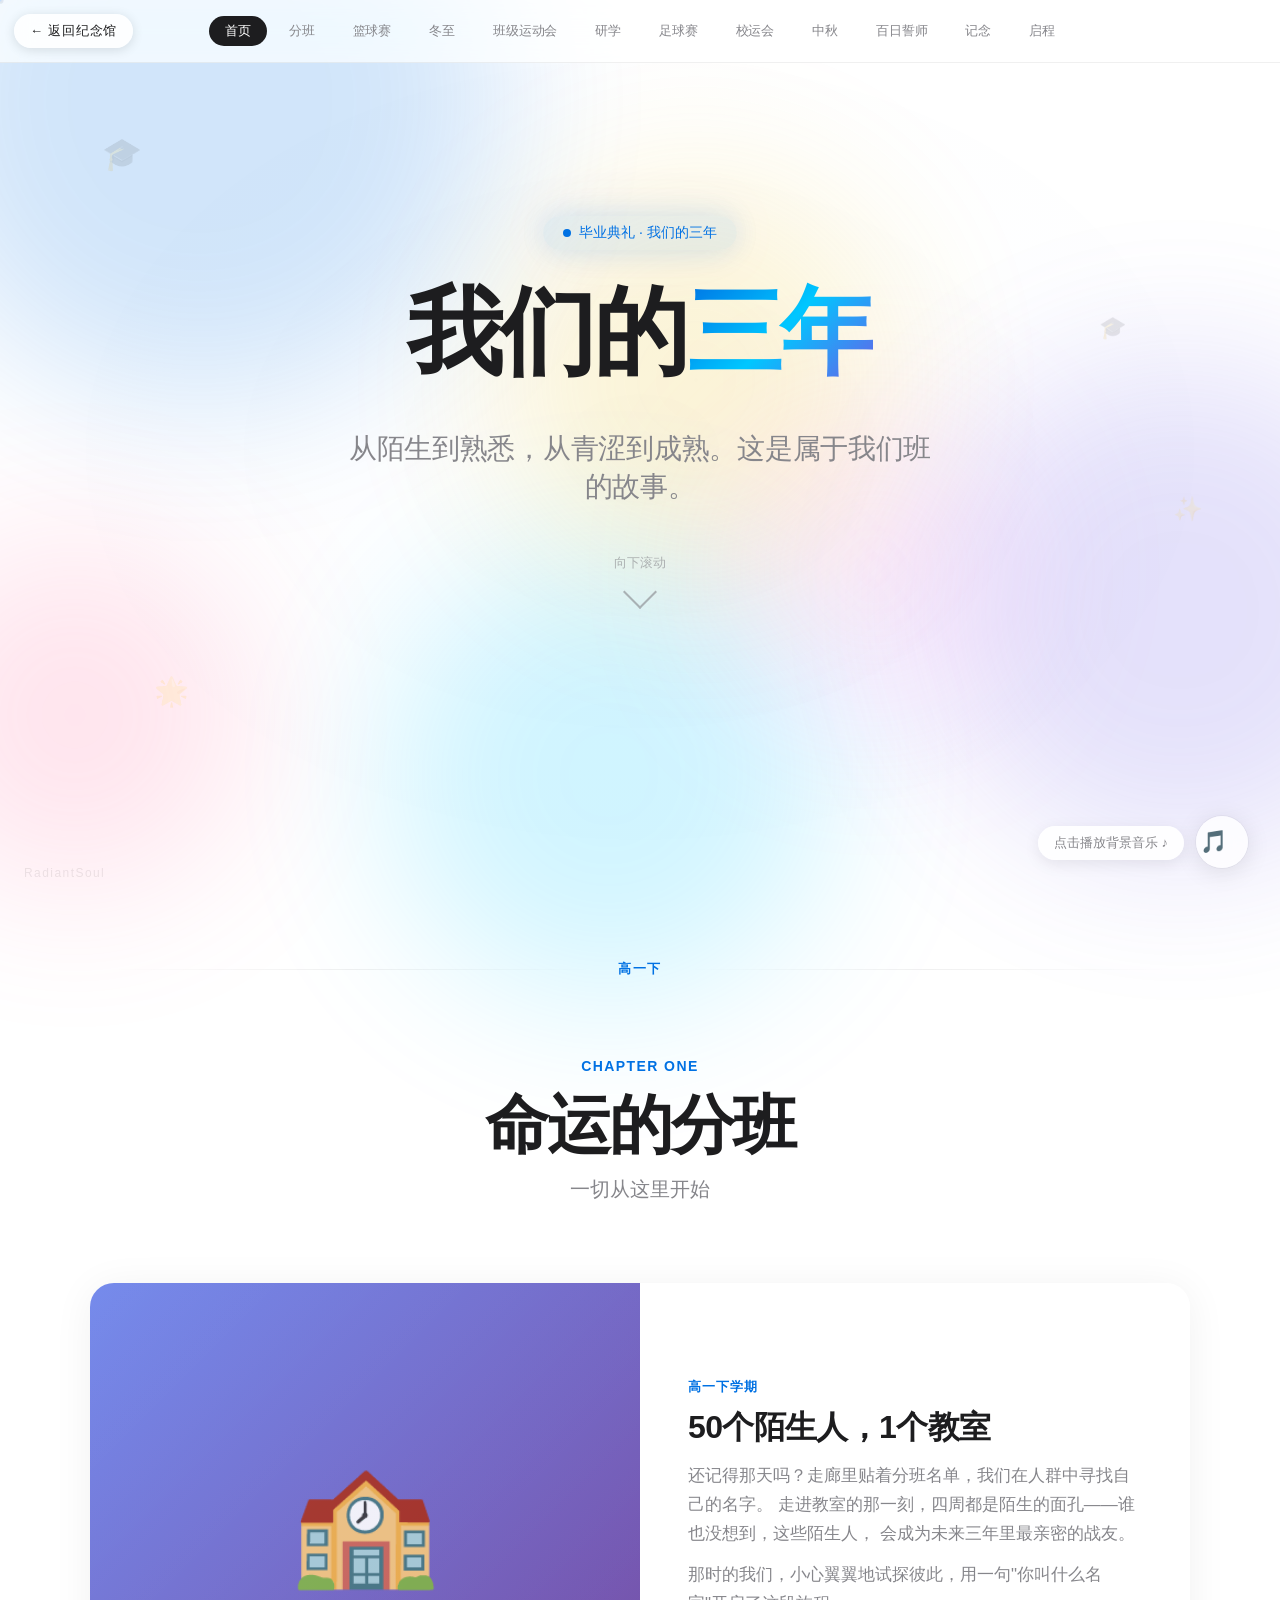
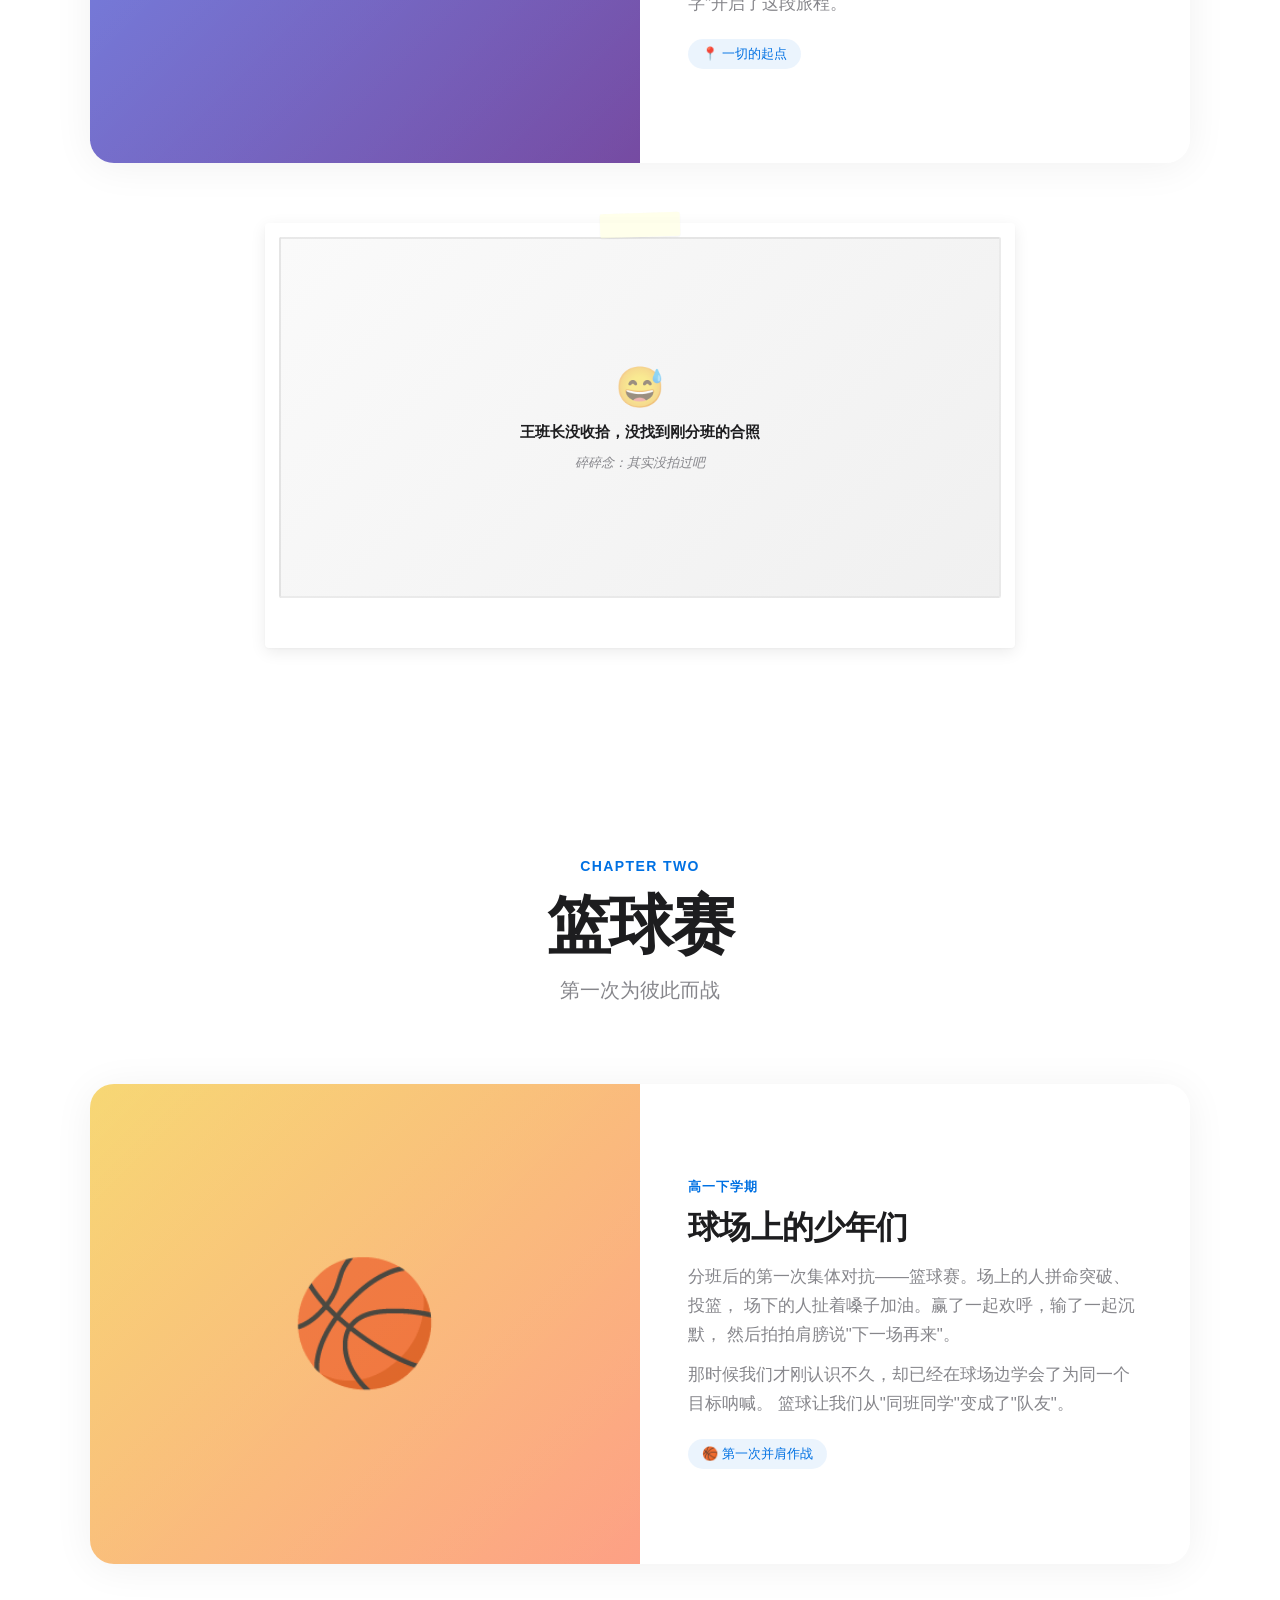
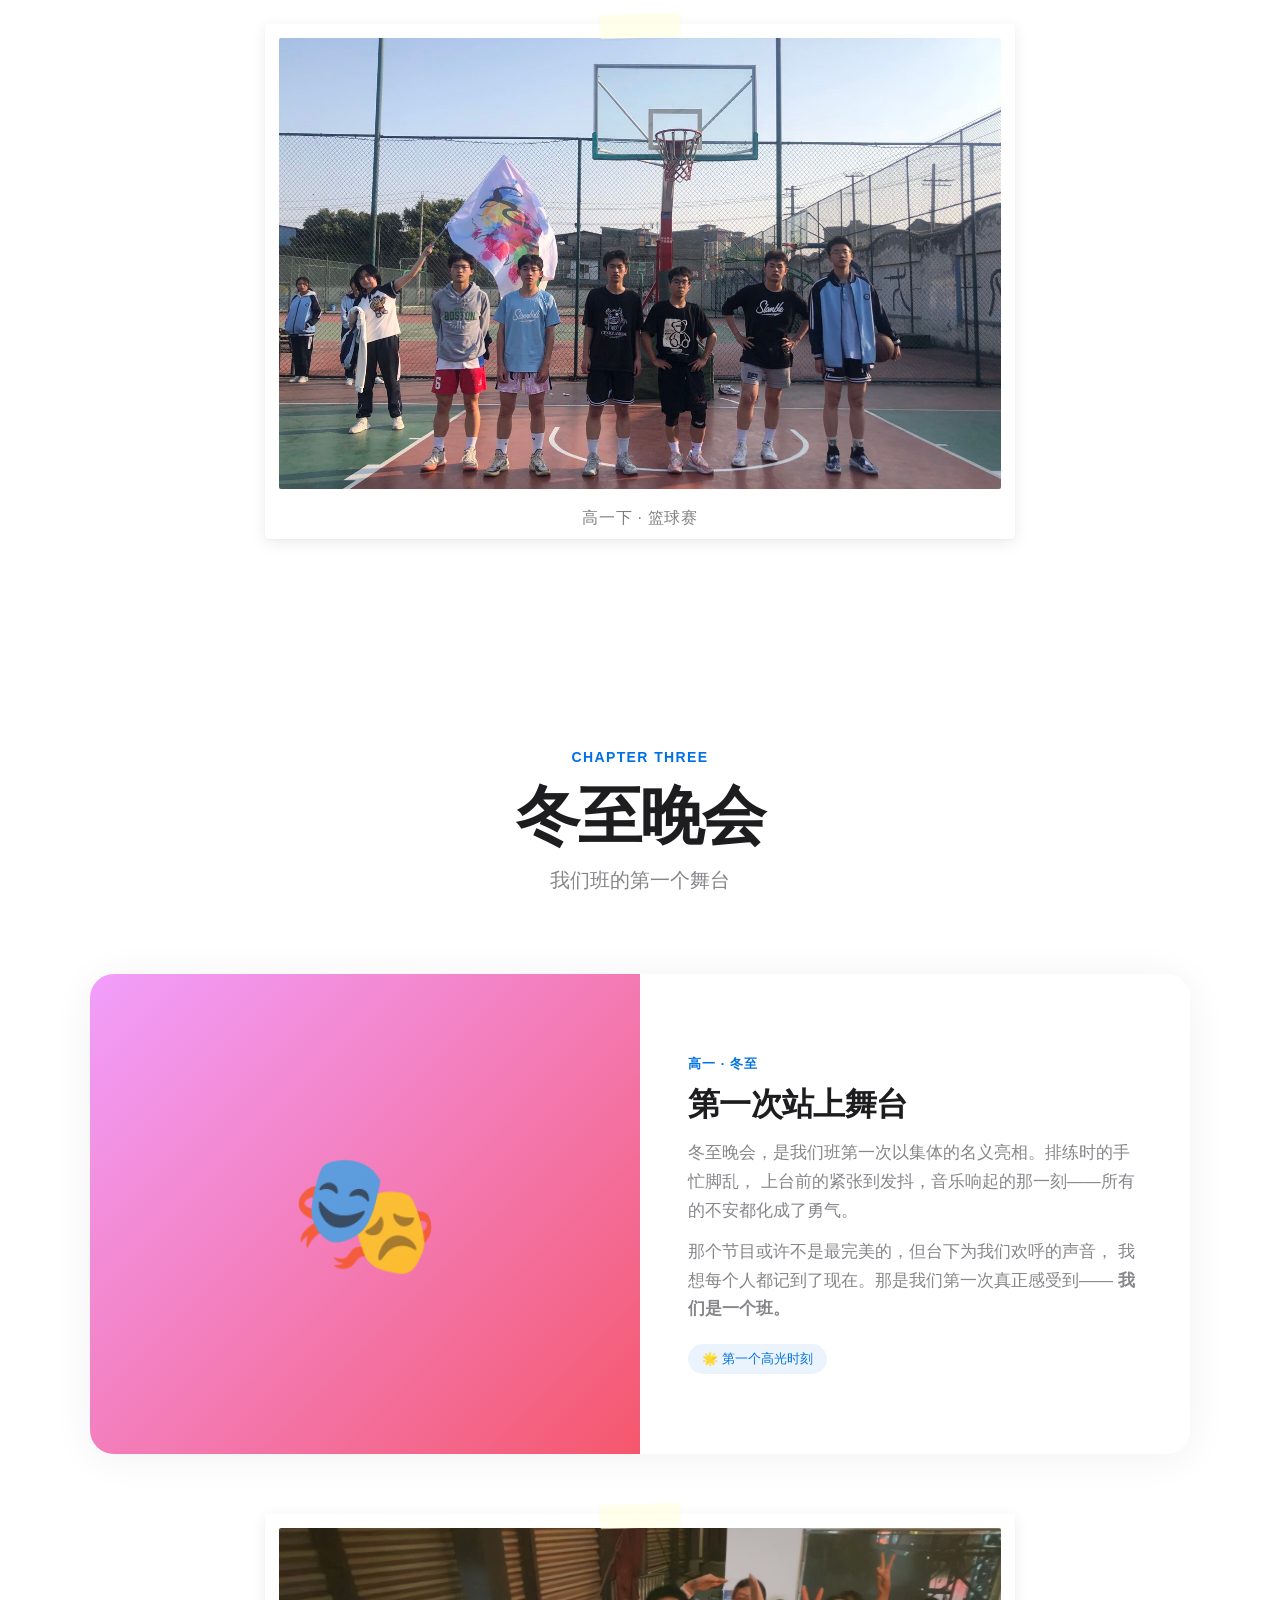
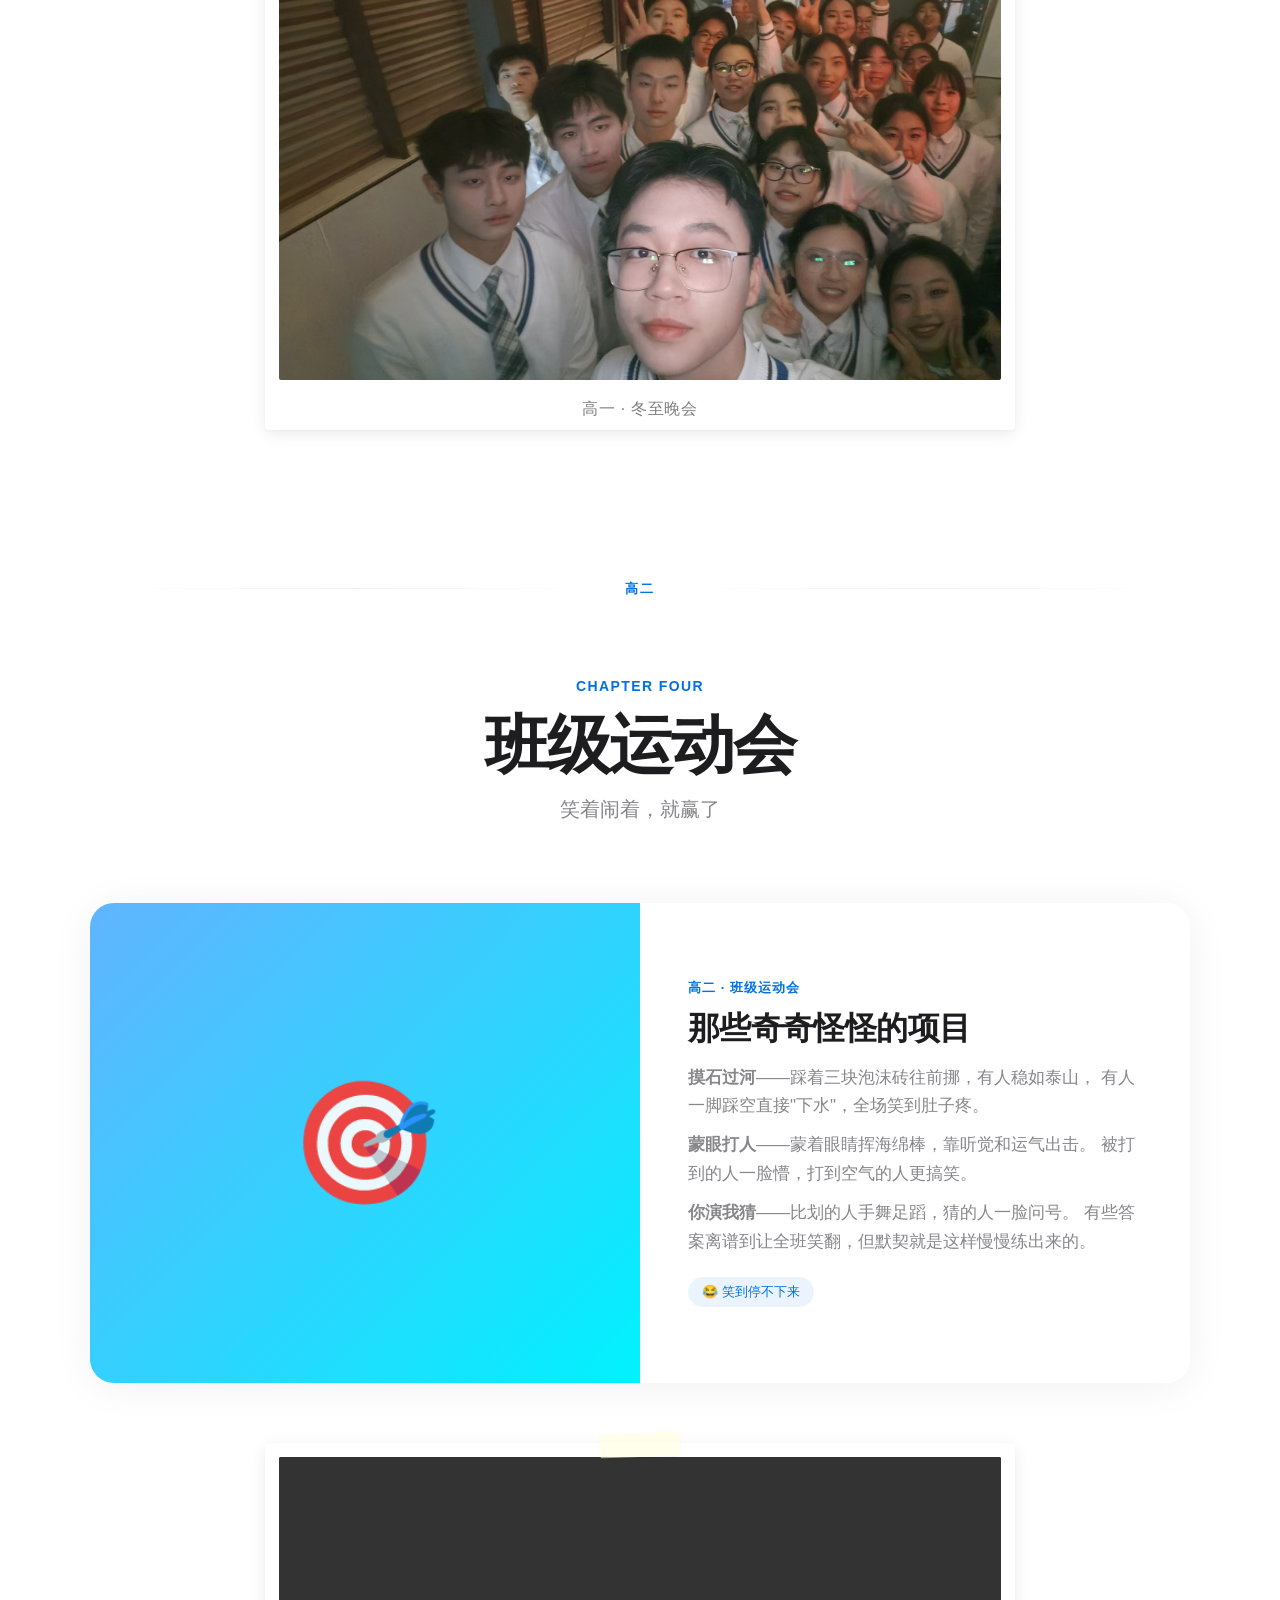
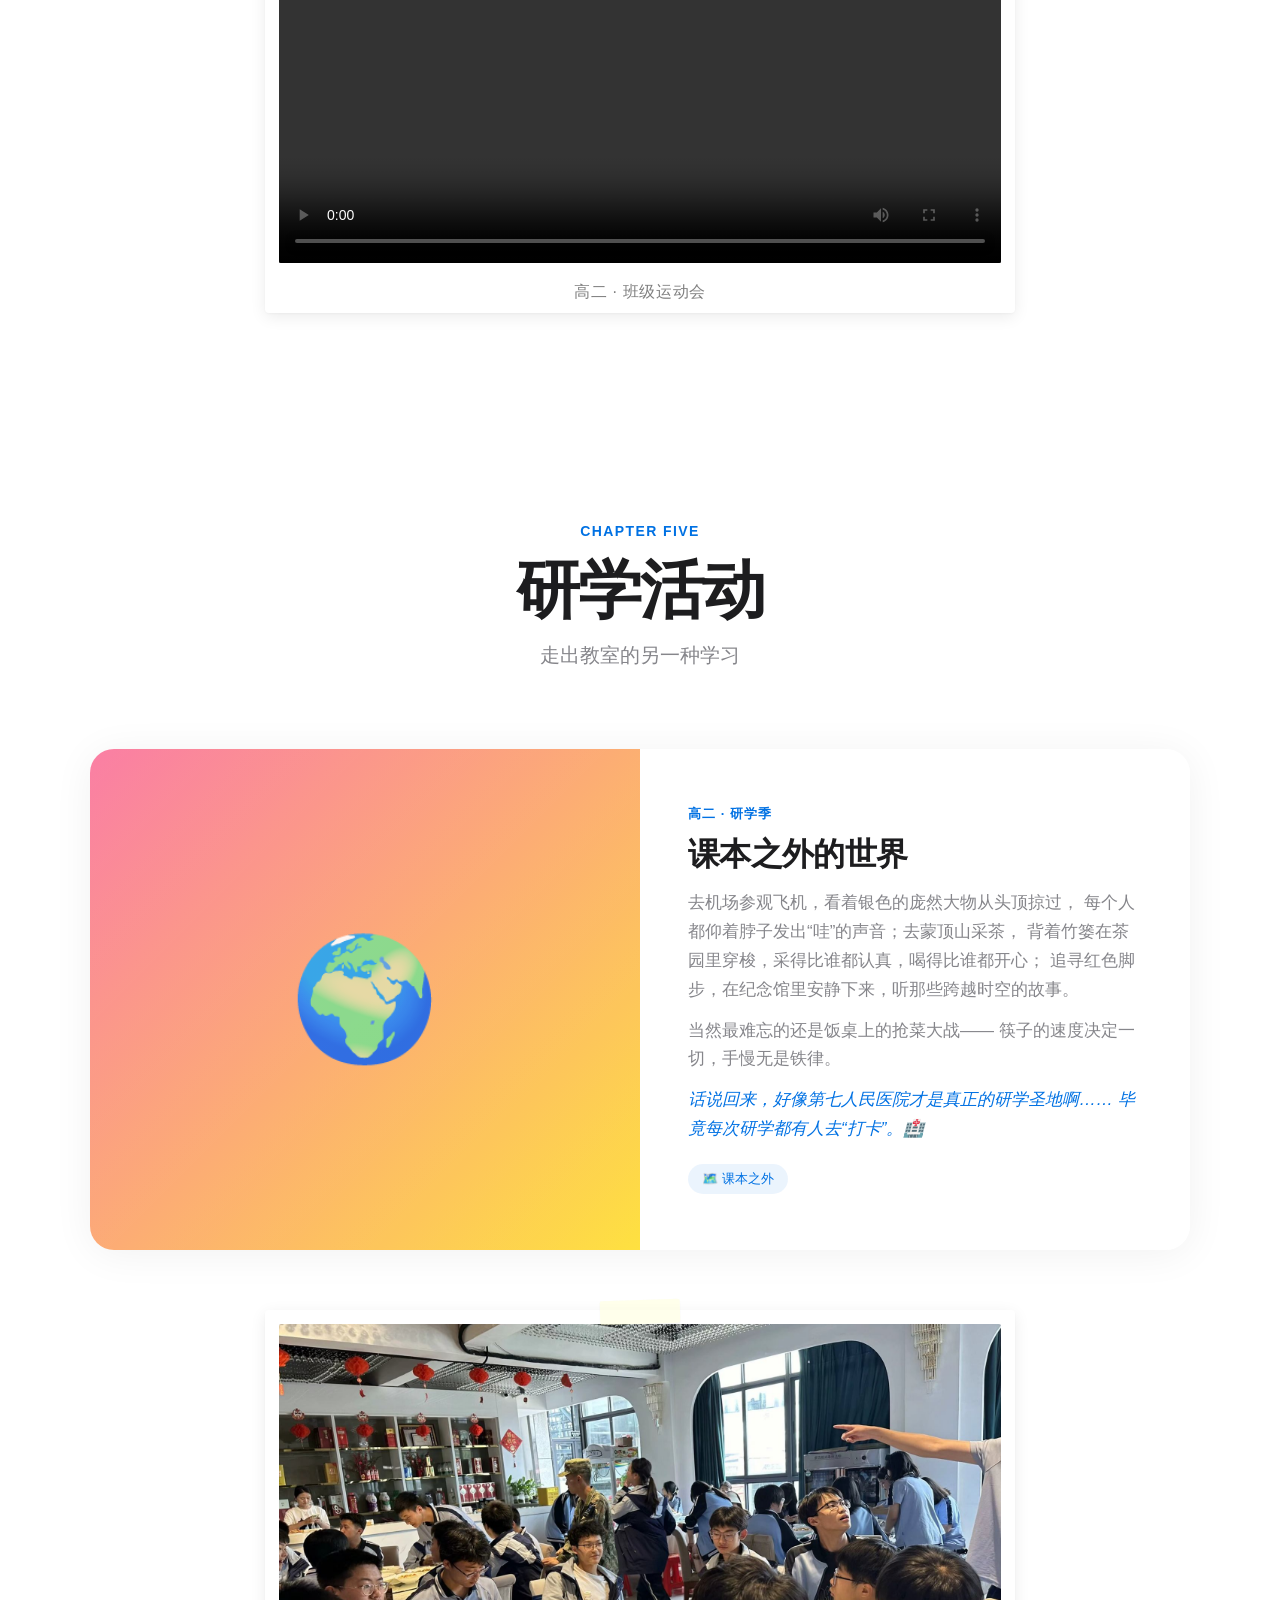
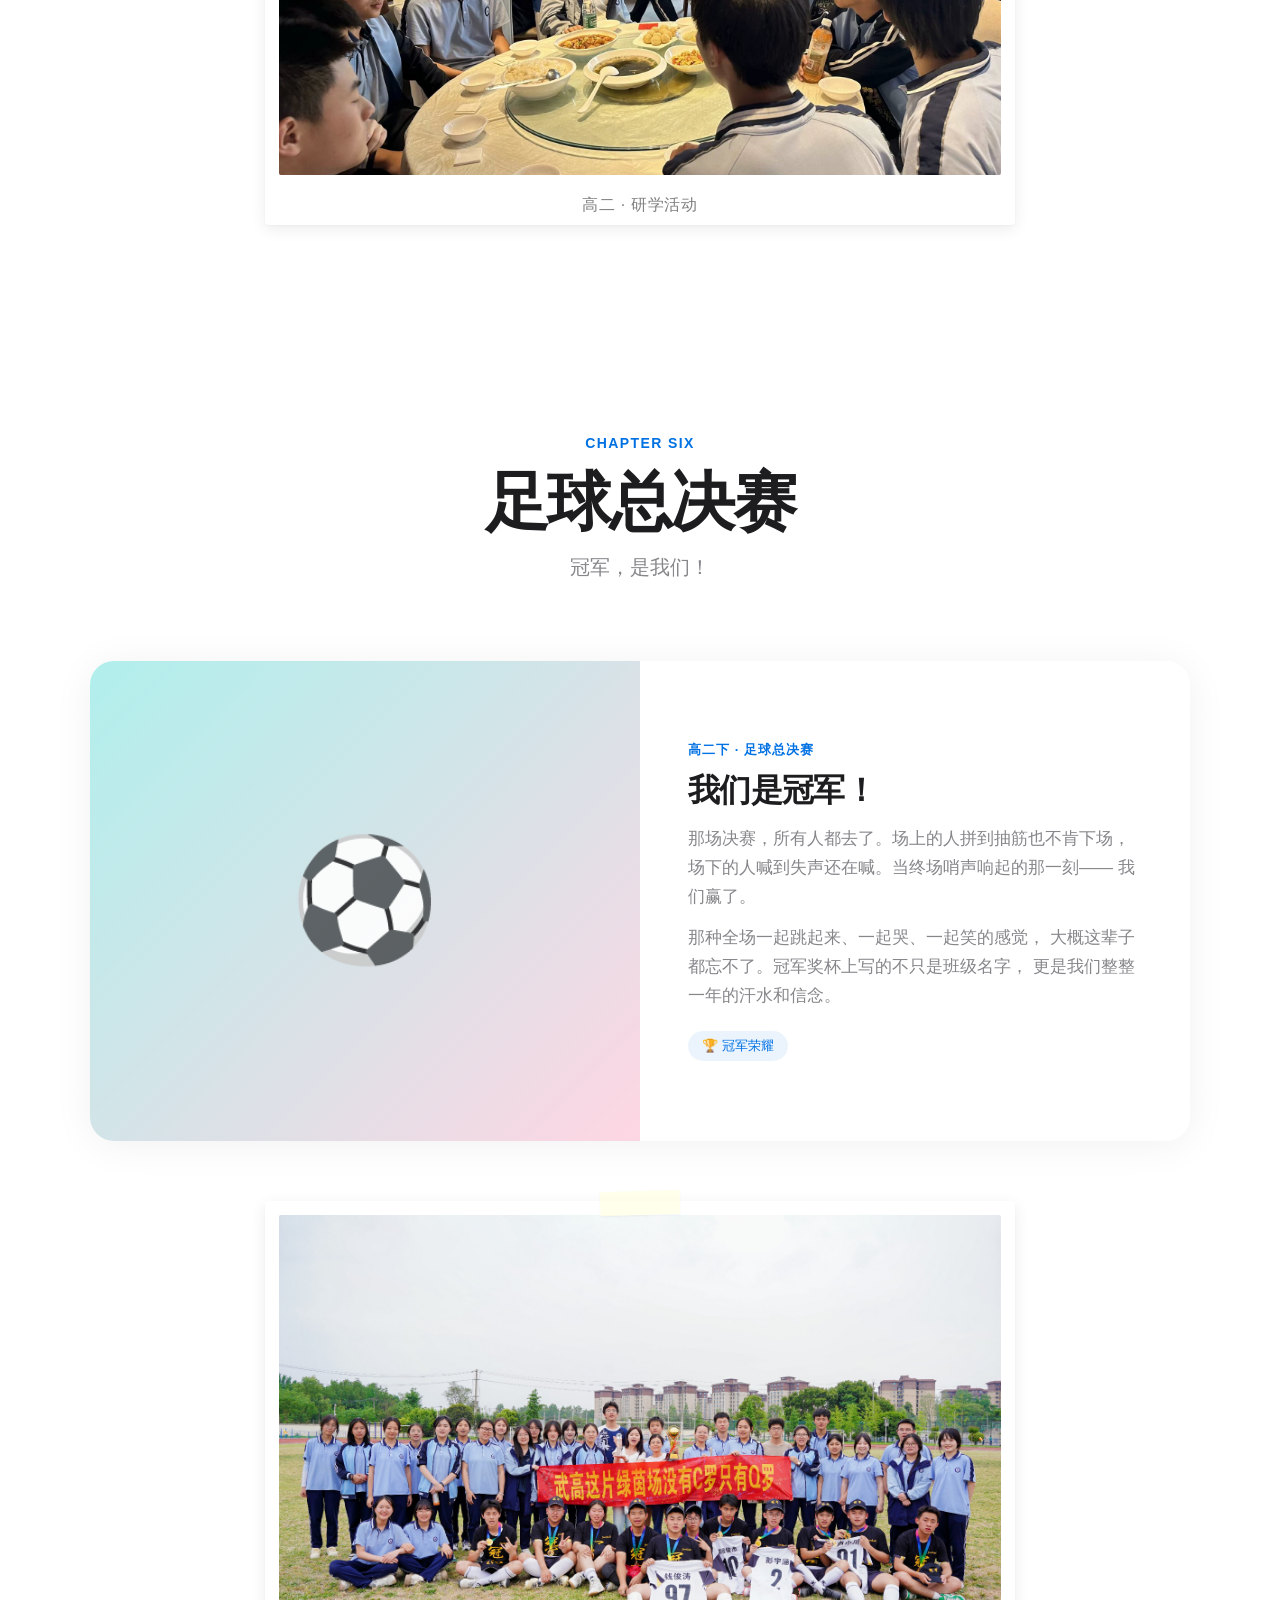
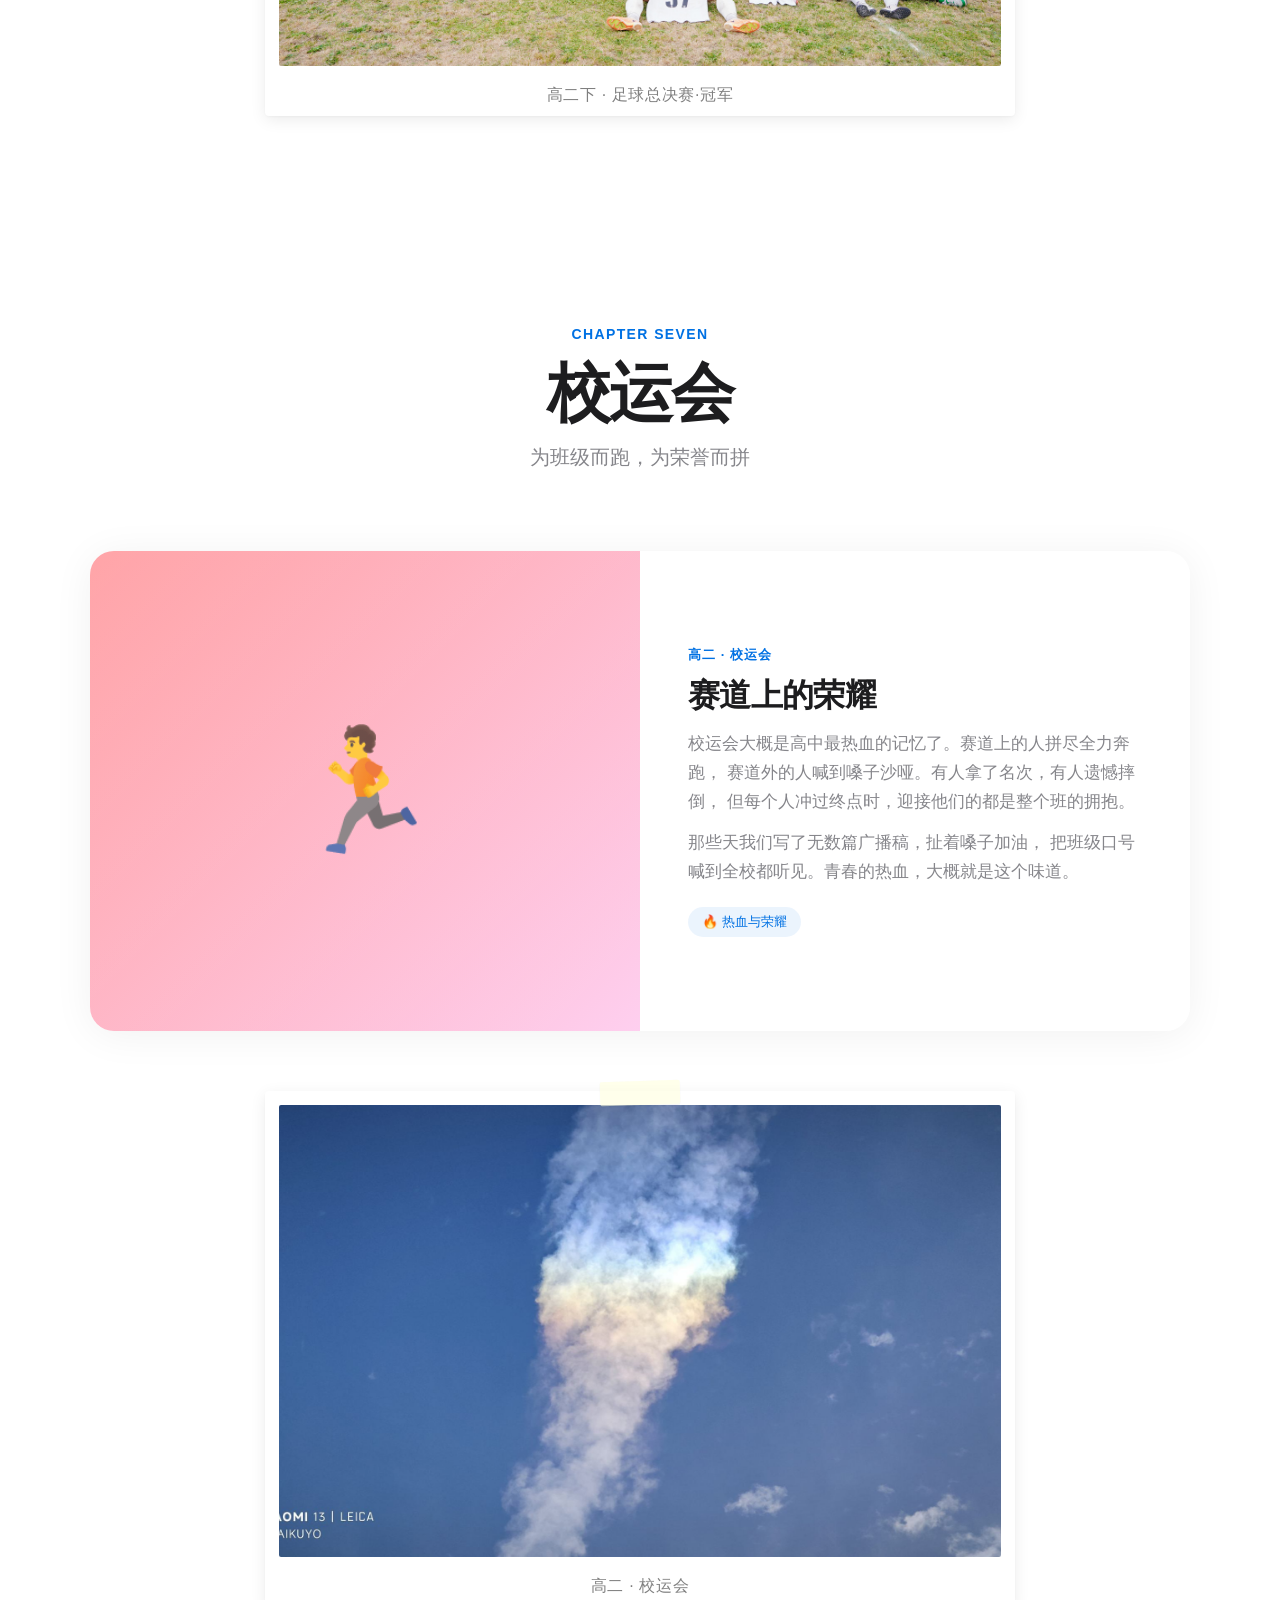
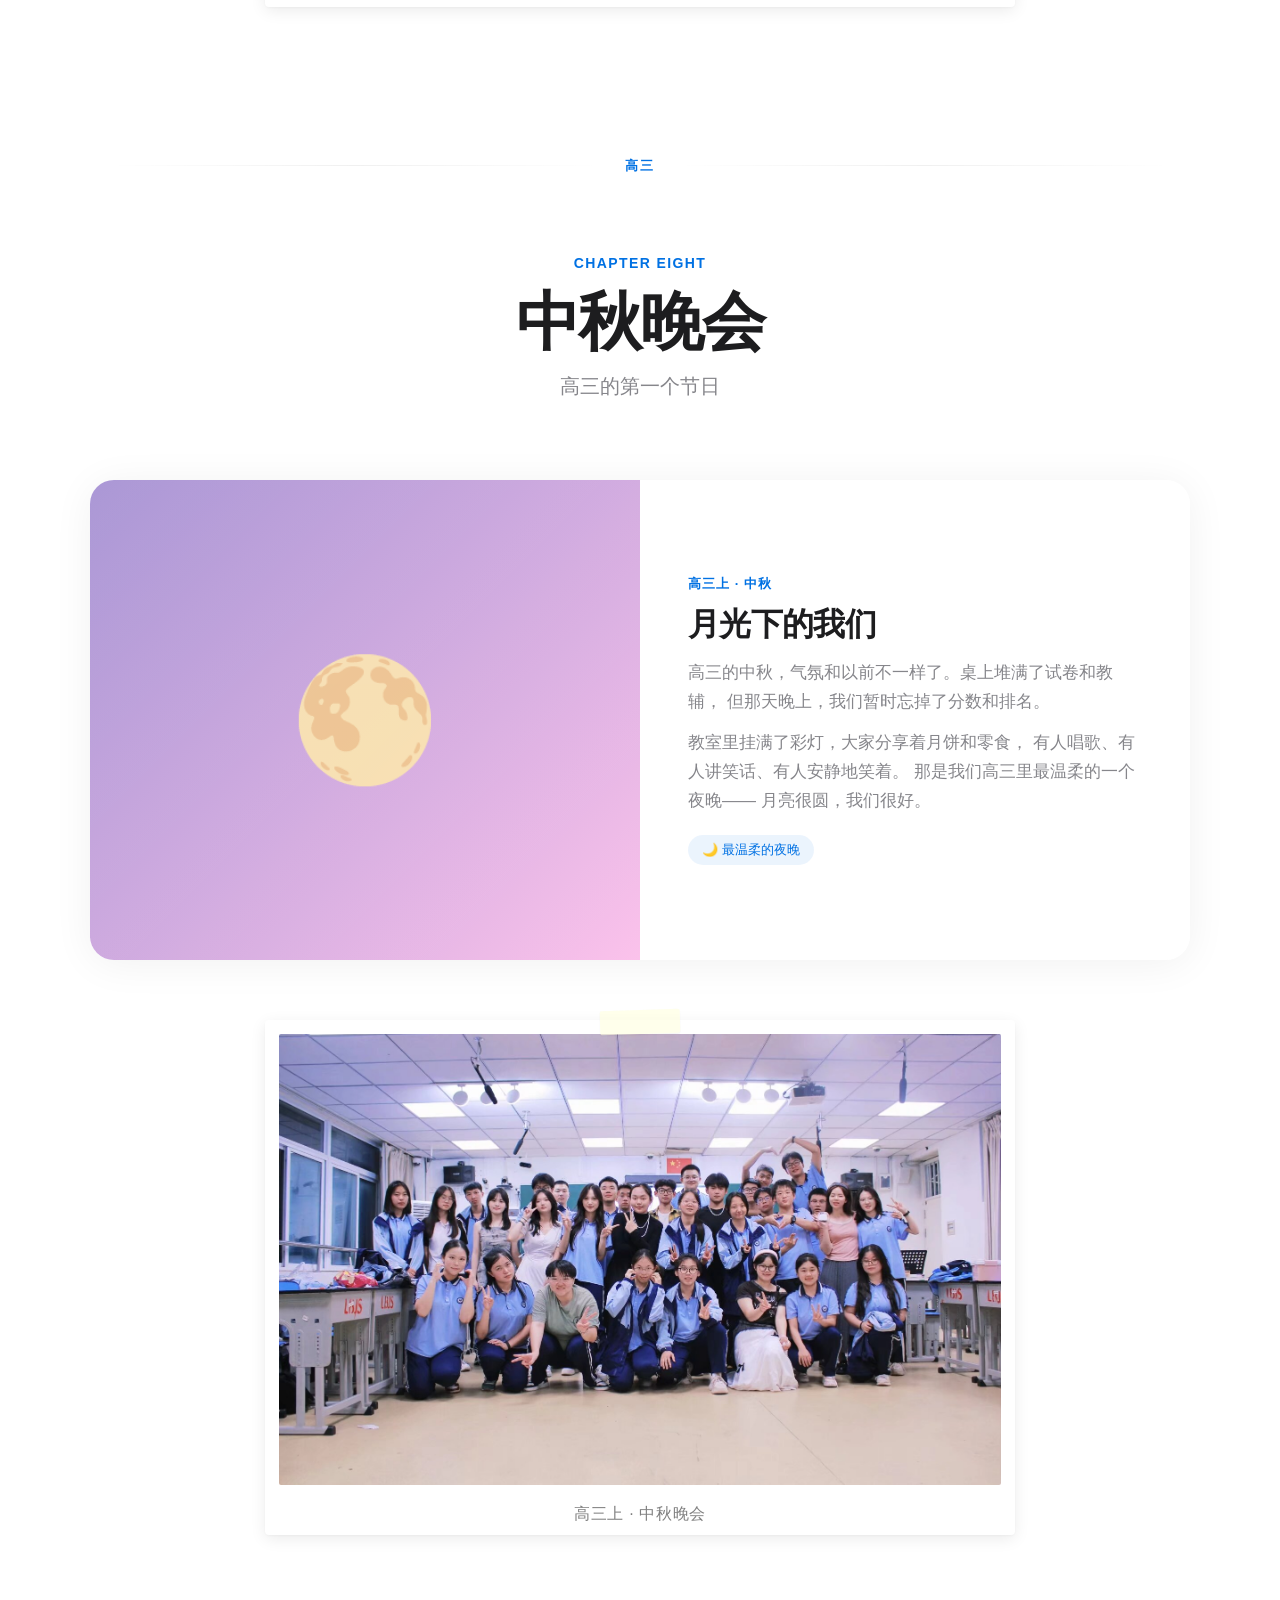
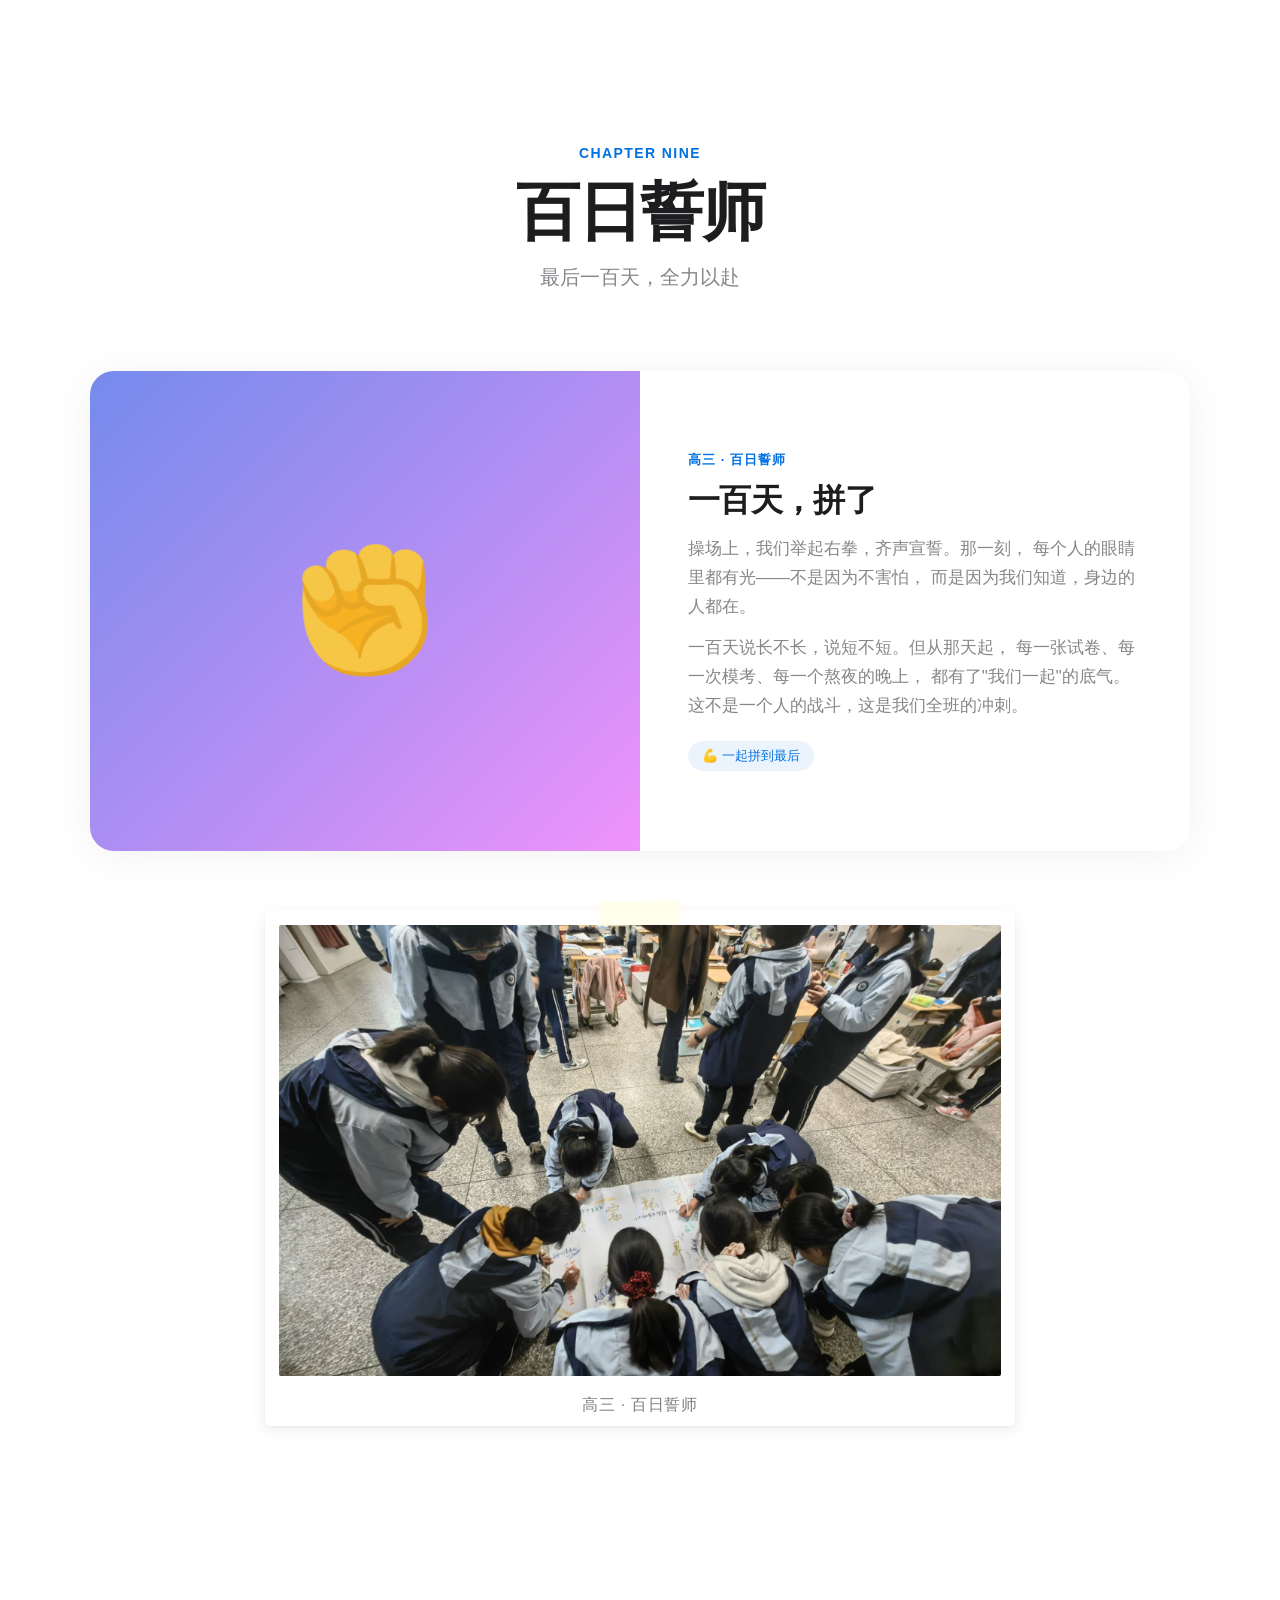
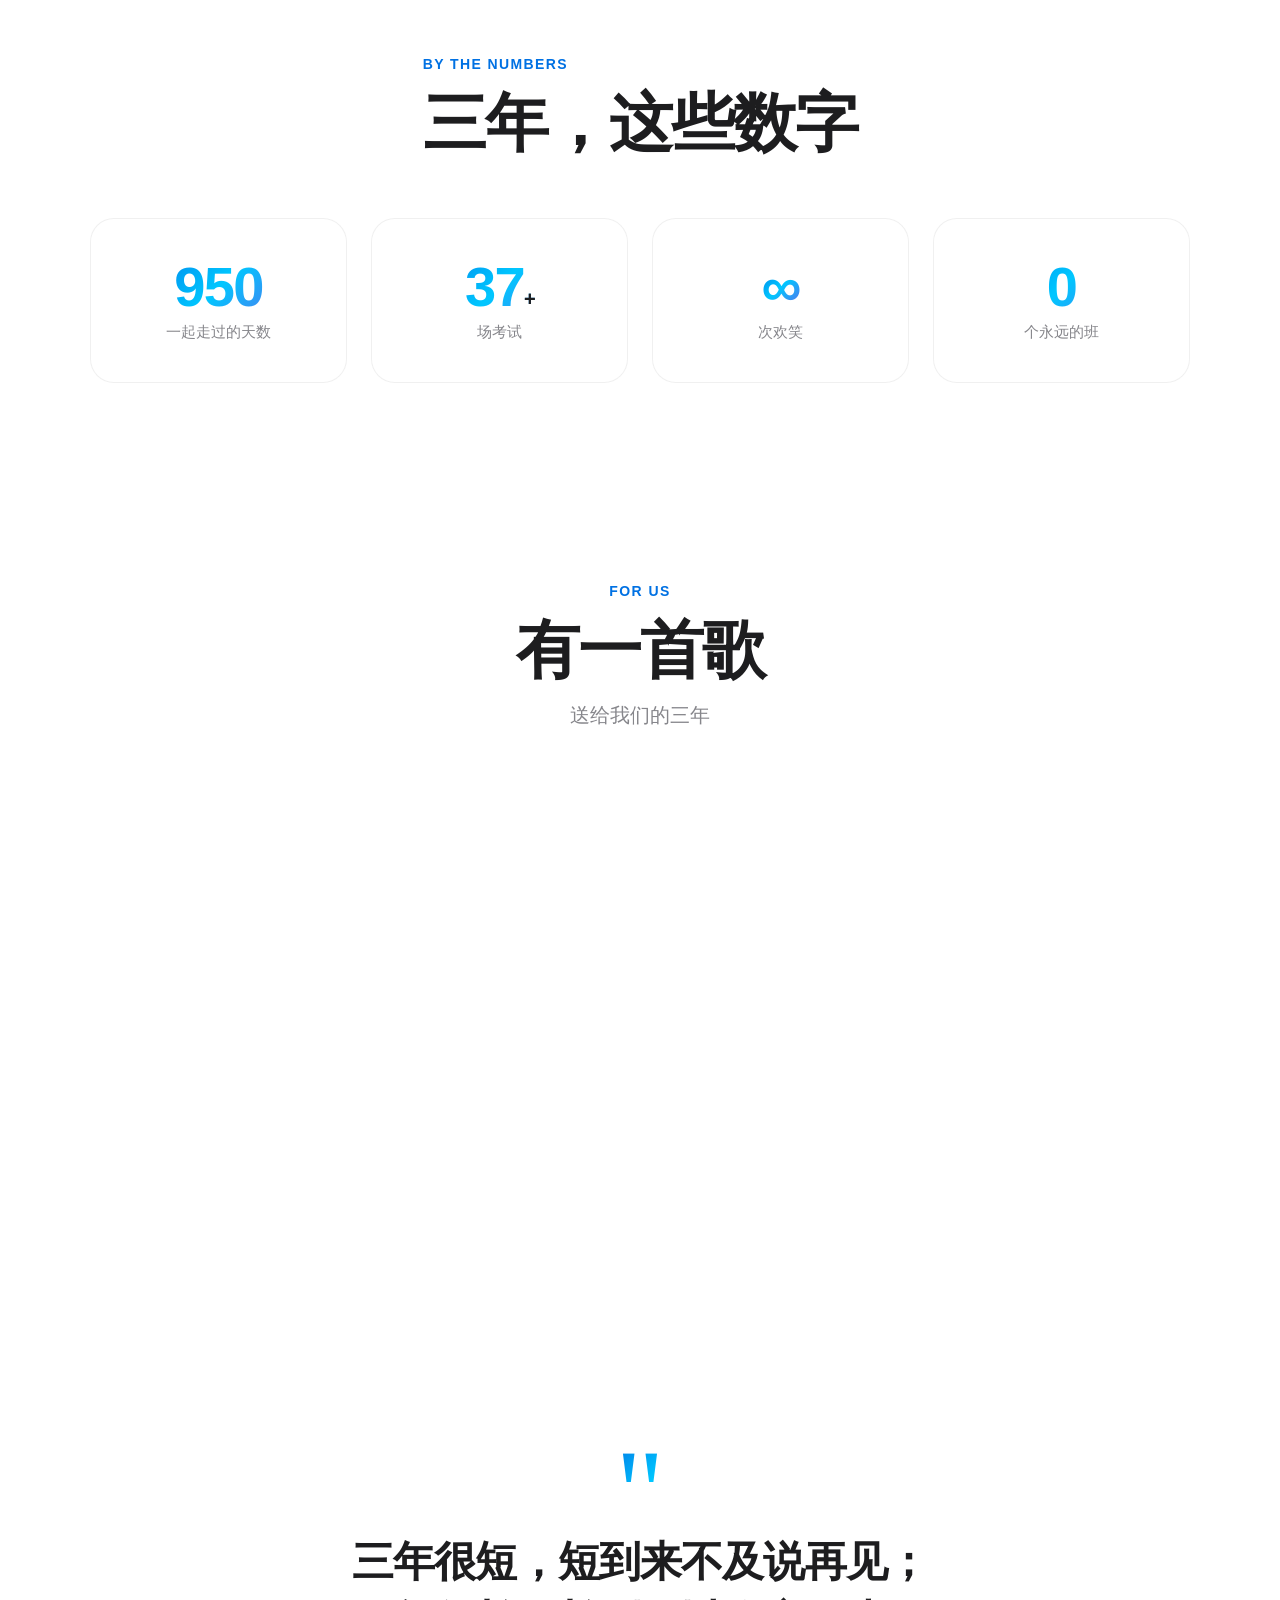
==== commit 634d5438: "更新：背景音乐自动播放（首手势兜底）· 顶栏演讲入口 · 字体异步加载 · 存档页返回按钮" ====
--- a/assets/archive/graduation-2026/index.html
+++ b/assets/archive/graduation-2026/index.html
@@ -1111,6 +1111,14 @@
 </style>
 </head>
 <body>
+
+<!-- 返回纪念馆（嵌入纪念馆 iframe 或直接打开时均可用） -->
+<a href="#" onclick="parent.location.hash='#/';return false;"
+   style="position:fixed;top:14px;left:14px;z-index:9999;display:inline-flex;align-items:center;gap:6px;
+          padding:8px 16px;border-radius:999px;background:rgba(255,255,255,.85);backdrop-filter:blur(10px);
+          color:#1d1d1f;font-size:13px;letter-spacing:.06em;text-decoration:none;
+          box-shadow:0 2px 12px rgba(0,0,0,.12);font-family:-apple-system,'PingFang SC','Microsoft YaHei',sans-serif;">
+  ← 返回纪念馆</a>
 
 <!-- Background Effects -->
 <div class="orb orb-1"></div>
